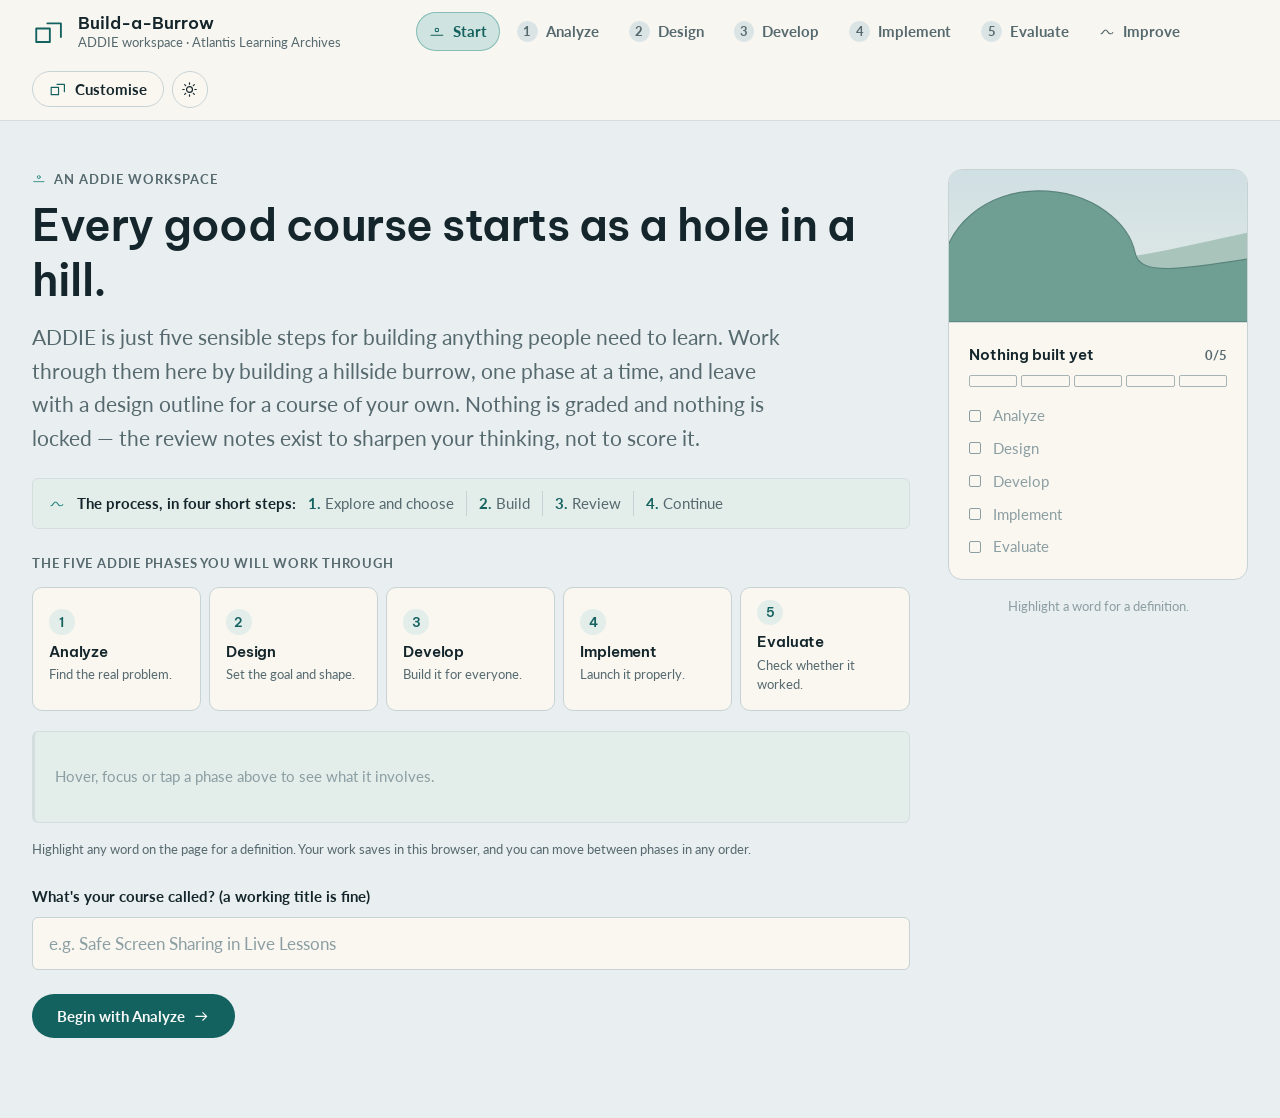
==== index.html @ 1d1ca3e6 "Add files via upload" ====
<!DOCTYPE html>
<html lang="en" data-theme="light">
<head>
<meta charset="UTF-8" />
<meta name="viewport" content="width=device-width, initial-scale=1.0" />
<title>Build-a-Burrow — ADDIE Workspace</title>
<meta name="description" content="An ADDIE workspace for instructional designers: plan, prototype, review and refine a course design one phase at a time. Part of the Atlantis Learning Archives." />
<link rel="icon" href="data:image/svg+xml,%3Csvg xmlns='http://www.w3.org/2000/svg' viewBox='0 0 32 32' fill='none' stroke='%2314625f' stroke-width='2.6' stroke-linejoin='round'%3E%3Crect x='5' y='13' width='13' height='13'/%3E%3Cpath d='M14 9h13v13'/%3E%3C/svg%3E" />
<link rel="preconnect" href="https://fonts.googleapis.com" />
<link rel="preconnect" href="https://fonts.gstatic.com" crossorigin />
<link href="https://fonts.googleapis.com/css2?family=Be+Vietnam+Pro:ital,wght@0,400;0,500;0,600;0,700;1,400;1,500&family=Lato:ital,wght@0,400;0,700;0,900;1,400;1,700&display=swap" rel="stylesheet" />
<link rel="stylesheet" href="style.css?v=6" />
</head>
<body>

<a class="skip-link" href="#stage-main">Skip to the current phase</a>

<!-- Shared geometric symbol layer: single-stroke, monochrome, always beside a label -->
<svg width="0" height="0" aria-hidden="true" focusable="false" style="position:absolute">
  <defs>
    <!-- Discovery: horizon line with a rising dot -->
    <symbol id="s-discovery" viewBox="0 0 24 24"><path d="M3 17h18"/><circle cx="12" cy="9" r="2.6"/></symbol>
    <!-- Learning: three gently expanding arcs -->
    <symbol id="s-learning" viewBox="0 0 24 24"><path d="M8 20a5 5 0 0 1 0-16"/><path d="M13 20a9 9 0 0 1 0-16"/><path d="M18 20a13 13 0 0 1 0-16"/></symbol>
    <!-- Reflection: mirrored crescents -->
    <symbol id="s-reflection" viewBox="0 0 24 24"><path d="M10 4a9 9 0 0 0 0 16"/><path d="M14 4a9 9 0 0 1 0 16"/></symbol>
    <!-- Building: two offset blocks forming an open structure -->
    <symbol id="s-building" viewBox="0 0 24 24"><rect x="3" y="10" width="10" height="10"/><path d="M11 6h10v10"/></symbol>
    <!-- Connection: two linked circles with a bridging line -->
    <symbol id="s-connection" viewBox="0 0 24 24"><circle cx="7.5" cy="12" r="4.2"/><circle cx="16.5" cy="12" r="4.2"/><path d="M11.7 12h.6"/></symbol>
    <!-- Care and respect: a sheltering arch around a dot -->
    <symbol id="s-care" viewBox="0 0 24 24"><path d="M4 18a8 8 0 0 1 16 0"/><circle cx="12" cy="16.5" r="1.9"/></symbol>
    <!-- Completion: four-point archive star -->
    <symbol id="s-star" viewBox="0 0 24 24"><path d="M12 3c.9 5.1 3 7.2 8.1 8.1-5.1.9-7.2 3-8.1 8.1-.9-5.1-3-7.2-8.1-8.1C9 10.2 11.1 8.1 12 3Z"/></symbol>
    <!-- Continuity: looping current line -->
    <symbol id="s-continuity" viewBox="0 0 24 24"><path d="M3 15c3.5 0 3.5-6 7-6s3.5 6 7 6 4-2 4-2"/></symbol>
    <!-- Utility marks -->
    <symbol id="s-arrow" viewBox="0 0 24 24"><path d="M4 12h15M14 6.5 19.5 12 14 17.5"/></symbol>
    <symbol id="s-back" viewBox="0 0 24 24"><path d="M20 12H5M10 6.5 4.5 12 10 17.5"/></symbol>
    <symbol id="s-plus" viewBox="0 0 24 24"><path d="M12 5v14M5 12h14"/></symbol>
    <symbol id="s-check" viewBox="0 0 24 24"><path d="M4.5 12.5 9.5 17.5 20 7"/></symbol>
    <symbol id="s-export" viewBox="0 0 24 24"><path d="M12 4v11M7.5 10.5 12 15l4.5-4.5M4 20h16"/></symbol>
    <symbol id="s-print" viewBox="0 0 24 24"><path d="M7 9V4h10v5M7 18H4v-6h16v6h-3M7 15h10v5H7z"/></symbol>
  </defs>
</svg>

<header class="topbar">
  <div class="brand">
    <svg class="logo" viewBox="0 0 40 40" aria-label="Build-a-Burrow, an ADDIE workspace" role="img" fill="none"
         stroke="currentColor" stroke-width="2.2" stroke-linejoin="round" stroke-linecap="round">
      <rect x="5" y="17" width="16" height="16"/>
      <path d="M18 11h16v16"/>
    </svg>
    <div class="brand-text">
      <span class="brand-name">Build-a-Burrow</span>
      <span class="brand-sub">ADDIE workspace &middot; Atlantis Learning Archives</span>
    </div>
  </div>

  <nav class="tabs" aria-label="Workspace phases">
    <button class="tab is-active" data-goto="start"><svg class="sym" aria-hidden="true"><use href="#s-discovery"/></svg>Start</button>
    <button class="tab" data-goto="analyze"><span class="tab-num">1</span>Analyze</button>
    <button class="tab" data-goto="design"><span class="tab-num">2</span>Design</button>
    <button class="tab" data-goto="develop"><span class="tab-num">3</span>Develop</button>
    <button class="tab" data-goto="implement"><span class="tab-num">4</span>Implement</button>
    <button class="tab" data-goto="evaluate"><span class="tab-num">5</span>Evaluate</button>
    <button class="tab" data-goto="finale"><svg class="sym" aria-hidden="true"><use href="#s-continuity"/></svg>Improve</button>
  </nav>

  <div class="topbar-actions">
    <button class="apple-counter" id="shopBtn">
      <span class="apple-glyph" aria-hidden="true"><svg class="sym"><use href="#s-building"/></svg></span>
      <span>Customise</span>
      <span class="sr-only">open the burrow customisation panel</span>
      <span id="appleCount" hidden>0</span>
    </button>
    <button class="icon-btn" id="themeBtn" aria-label="Switch between light and dark mode">
      <svg class="ic-sun" viewBox="0 0 24 24" fill="none" stroke="currentColor" stroke-width="1.7" stroke-linecap="round"><circle cx="12" cy="12" r="4.2"/><path d="M12 2.5v2M12 19.5v2M2.5 12h2M19.5 12h2M5.2 5.2l1.4 1.4M17.4 17.4l1.4 1.4M18.8 5.2l-1.4 1.4M6.6 17.4l-1.4 1.4"/></svg>
      <svg class="ic-moon" viewBox="0 0 24 24" fill="none" stroke="currentColor" stroke-width="1.7" stroke-linecap="round" stroke-linejoin="round"><path d="M20 14.5A8.5 8.5 0 0 1 9.5 4a8.5 8.5 0 1 0 10.5 10.5Z"/></svg>
    </button>
  </div>
</header>

<div class="layout">

  <!-- ============ MAIN COLUMN ============ -->
  <main id="stage-main">

    <!-- ---------- START ---------- -->
    <section class="stage is-active" data-stage="start">
      <p class="eyebrow"><svg class="sym" aria-hidden="true"><use href="#s-discovery"/></svg>An ADDIE workspace</p>
      <h1 class="stage-title display">Every good course starts as a hole in a hill.</h1>
      <p class="lede">ADDIE is just five sensible steps for building anything people need to learn. Work through them here by building a hillside burrow, one phase at a time, and leave with a design outline for a course of your own. Nothing is graded and nothing is locked — the review notes exist to sharpen your thinking, not to score it.</p>

      <p class="process-line">
        <svg class="sym" aria-hidden="true"><use href="#s-continuity"/></svg>
        <strong>The process, in four short steps:</strong>
        <span><b>1.</b> Explore and choose</span>
        <span><b>2.</b> Build</span>
        <span><b>3.</b> Review</span>
        <span><b>4.</b> Continue</span>
      </p>

      <p class="grid-label">The five ADDIE phases you will work through</p>

      <div class="phase-grid">
        <button type="button" class="phase-card" data-phase="analyze" aria-controls="phaseDetail" aria-expanded="false"><span class="pc-num">1</span><h3>Analyze</h3><p>Find the real problem.</p></button>
        <button type="button" class="phase-card" data-phase="design" aria-controls="phaseDetail" aria-expanded="false"><span class="pc-num">2</span><h3>Design</h3><p>Set the goal and shape.</p></button>
        <button type="button" class="phase-card" data-phase="develop" aria-controls="phaseDetail" aria-expanded="false"><span class="pc-num">3</span><h3>Develop</h3><p>Build it for everyone.</p></button>
        <button type="button" class="phase-card" data-phase="implement" aria-controls="phaseDetail" aria-expanded="false"><span class="pc-num">4</span><h3>Implement</h3><p>Launch it properly.</p></button>
        <button type="button" class="phase-card" data-phase="evaluate" aria-controls="phaseDetail" aria-expanded="false"><span class="pc-num">5</span><h3>Evaluate</h3><p>Check whether it worked.</p></button>
      </div>

      <div class="phase-detail" id="phaseDetail" aria-live="polite"></div>

      <p class="how-note">Highlight any word on the page for a definition. Your work saves in this browser, and you can move between phases in any order.</p>

      <div class="field">
        <label for="courseName">What's your course called? (a working title is fine)</label>
        <input type="text" id="courseName" placeholder="e.g. Safe Screen Sharing in Live Lessons" />
      </div>

      <div class="stage-foot">
        <button class="btn btn-primary" data-goto="analyze">Begin with Analyze<svg class="sym" aria-hidden="true"><use href="#s-arrow"/></svg></button>
      </div>
    </section>

    <!-- ---------- ANALYZE ---------- -->
    <section class="stage" data-stage="analyze">
      <p class="eyebrow"><svg class="sym" aria-hidden="true"><use href="#s-discovery"/></svg>Phase 1 of 5 — the foundation</p>
      <h2 class="stage-title display">Analyze</h2>
      <p class="lede">Before anyone digs, work out what's actually wrong. The most common mistake in this whole field is starting with "we need a course" instead of "here's the gap, and here's why it exists." Sometimes the honest answer is a one-page job aid, a manager conversation, or fixing a broken tool.</p>

      <details class="tips" open>
        <summary><svg class="sym" aria-hidden="true"><use href="#s-learning"/></svg>Things worth considering</summary>
        <ul class="tick-list">
          <li>Name the <strong>gap</strong>: what people do now vs. what they should do.</li>
          <li>Ask <strong>why</strong> the gap exists — knowledge, skill, motivation, tools, or process? Only the first two are training problems.</li>
          <li>Describe the audience concretely: how many, what they already know, how much time they have.</li>
          <li>Decide the <strong>smallest thing that could work</strong>: job aid, email, 5-minute microlesson, or a full course.</li>
          <li>Write down how you'd know the problem was solved. That sentence becomes your evaluation plan later.</li>
        </ul>
      </details>

      <div class="field">
        <label for="a_problem">What's the problem, and why is it happening?</label>
        <p class="hint">Try the shape: "Right now, <em>[who]</em> <em>[does X]</em>, which causes <em>[consequence]</em>. It's happening because <em>[cause]</em>."</p>
        <textarea id="a_problem" rows="5" placeholder="Right now, new teachers share their whole desktop in class, which exposes personal tabs and slows the lesson. It's happening because nobody shows them the window-only option during onboarding."></textarea>
      </div>

      <div class="field">
        <label for="a_audience">Who are the learners? Be specific.</label>
        <textarea id="a_audience" rows="3" placeholder="About 40 new independent-contractor teachers per month, comfortable with tech, working across time zones, with roughly 20 minutes to spare."></textarea>
      </div>

      <div class="grid-2">
        <div class="field">
          <label for="a_root">Is this really a learning gap?</label>
          <select id="a_root">
            <option value="">Choose one…</option>
            <option value="knowledge">Knowledge gap — they don't know</option>
            <option value="skill">Skill gap — they know but can't do it yet</option>
            <option value="motivation">Motivation gap — they can, but won't</option>
            <option value="tools">Tools or environment problem</option>
            <option value="process">Process or policy problem</option>
          </select>
        </div>
        <div class="field">
          <label for="a_solution">What's the smallest solution that could work?</label>
          <select id="a_solution">
            <option value="">Choose one…</option>
            <option value="job-aid">A one-page job aid or checklist</option>
            <option value="micro">A single microlesson (5–10 min)</option>
            <option value="course">A full self-paced course</option>
            <option value="live">A live workshop or webinar</option>
            <option value="blend">A blend of live and self-paced</option>
            <option value="not-training">Not training at all — a fix elsewhere</option>
          </select>
        </div>
      </div>

      <div class="field">
        <label for="a_success">How will you know it worked?</label>
        <textarea id="a_success" rows="3" placeholder="Screen-share support tickets from new teachers drop by half within two months of onboarding."></textarea>
      </div>

      <div class="stage-foot">
        <button class="btn btn-primary check-btn" data-check="analyze">Check my work</button>
        <button class="btn btn-ghost" data-goto="start"><svg class="sym" aria-hidden="true"><use href="#s-back"/></svg>Back</button>
      </div>
      <div class="feedback" data-fb="analyze" hidden></div>
    </section>

    <!-- ---------- DESIGN ---------- -->
    <section class="stage" data-stage="design">
      <p class="eyebrow"><svg class="sym" aria-hidden="true"><use href="#s-building"/></svg>Phase 2 of 5 — the blueprint</p>
      <h2 class="stage-title display">Design</h2>
      <p class="lede">Now draw the plan. Design is where you decide what learners will be able to <em>do</em> afterwards — the goal, not the activity. Keep the "what" separate from the "how", because there should be more than one route to the same door.</p>

      <details class="tips" open>
        <summary><svg class="sym" aria-hidden="true"><use href="#s-learning"/></svg>Things worth considering</summary>
        <ul class="tick-list">
          <li>Write objectives as <strong>Condition + Action + Standard</strong>: "Given a live class, share a single window without exposing other tabs, in under 30 seconds."</li>
          <li>Start with a real <strong>Bloom's verb</strong> — <em>identify, apply, analyse, evaluate, create</em>. Never "understand", "know", or "be aware of"; you can't see those happen.</li>
          <li>A goal is not an instruction. "Watch the video" is an activity; "select the correct sharing mode" is a goal.</li>
          <li><strong>UDL:</strong> you can't control learner variability, only how flexible your design is. Plan more than one way in.</li>
          <li>Plan your <strong>formative</strong> checks here — the little quizzes, reflections and practice moments woven through the course.</li>
        </ul>
      </details>

      <div class="cheat-row">
        <button class="chip" data-modal="bloomsModal"><svg class="sym" aria-hidden="true"><use href="#s-learning"/></svg>Bloom's verb reference</button>
        <button class="chip" data-modal="udlModal"><svg class="sym" aria-hidden="true"><use href="#s-care"/></svg>UDL quick reference</button>
        <button class="chip" data-modal="readingModal"><svg class="sym" aria-hidden="true"><use href="#s-connection"/></svg>Heavy-reading scaffold</button>
      </div>

      <h3 class="sub">Who's in the burrow?</h3>
      <div class="grid-2">
        <div class="field">
          <label for="d_aud">Audience</label>
          <select id="d_aud">
            <option value="">Choose one…</option>
            <option value="kids">Young learners</option>
            <option value="adults">Adults</option>
            <option value="teachers">Teachers or staff (professional development)</option>
          </select>
        </div>
        <div class="field" id="subBranchWrap" hidden>
          <label for="d_sub">Narrow it down</label>
          <select id="d_sub"><option value="">Choose one…</option></select>
        </div>
      </div>

      <h3 class="sub">Pick a blueprint</h3>
      <p class="hint">Each of these is a proven lesson shape. Pick the one that matches your goal — you can always adapt it.</p>
      <div class="blueprints" id="blueprints">
        <button class="bp" data-bp="esa">
          <h4>ESA — Engage, Study, Activate</h4>
          <p>Hook interest, look closely at the language or content, then use it in a real task.</p>
          <p class="bp-best"><strong>Best for:</strong> general language lessons, mixed levels, teens and adults, when you want energy up front.</p>
        </button>
        <button class="bp" data-bp="ttt">
          <h4>TTT — Test, Teach, Test</h4>
          <p>Let them try first, teach into the gaps you saw, then let them try again.</p>
          <p class="bp-best"><strong>Best for:</strong> groups who already know some of it, diagnostic sessions, quick refreshers.</p>
        </button>
        <button class="bp" data-bp="clil">
          <h4>CLIL — Content and Language Integrated Learning</h4>
          <p>Teach real subject content and the language needed to handle it, together. Activate prior knowledge, scaffold heavily, climb from lower- to higher-order thinking.</p>
          <p class="bp-best"><strong>Best for:</strong> subject teaching in a second language, group work, academic or vocational content.</p>
        </button>
        <button class="bp" data-bp="task">
          <h4>Task-Based / Business English</h4>
          <p>Start from the real workplace task — the call, the email, the handover — and build backwards.</p>
          <p class="bp-best"><strong>Best for:</strong> business English, workplace training, safety-critical roles, busy adults who need immediate use.</p>
        </button>
        <button class="bp" data-bp="prep">
          <h4>Exam-Prep Cycle</h4>
          <p>Familiarise with the task type, practise the strategy, do a timed attempt, then review errors.</p>
          <p class="bp-best"><strong>Best for:</strong> IELTS, TOEFL, TOEIC, certification prep, anything with a fixed rubric.</p>
        </button>
      </div>

      <div class="field">
        <label for="d_obj">Write 1–3 learning objectives</label>
        <p class="hint">One per line. Start each with an observable verb. Peek at the cheat sheet above if you need one.</p>
        <textarea id="d_obj" rows="5" placeholder="Given a live online lesson, identify which sharing mode protects learner privacy.
Apply window-only sharing in under 30 seconds without exposing other tabs."></textarea>
      </div>

      <div class="field">
        <label for="d_form">What formative checks will you weave in?</label>
        <p class="hint">Small, low-stakes, along the way: knowledge checks, a drag-and-drop, a "spot the mistake" clip, a reflection prompt.</p>
        <textarea id="d_form" rows="3" placeholder="A two-question knowledge check after each demo, one 'spot what went wrong' video clip, and a closing reflection prompt."></textarea>
      </div>

      <div class="stage-foot">
        <button class="btn btn-primary check-btn" data-check="design">Check my work</button>
        <button class="btn btn-ghost" data-goto="analyze"><svg class="sym" aria-hidden="true"><use href="#s-back"/></svg>Back</button>
      </div>
      <div class="feedback" data-fb="design" hidden></div>
    </section>

    <!-- ---------- DEVELOP ---------- -->
    <section class="stage" data-stage="develop">
      <p class="eyebrow"><svg class="sym" aria-hidden="true"><use href="#s-building"/></svg>Phase 3 of 5 — the build</p>
      <h2 class="stage-title display">Develop</h2>
      <p class="lede">Time to actually build the burrow. You choose the materials — video, text, practice, audio — and you make sure everybody can get through the door. Prototype small, test early, and don't build forty screens before someone else has looked at two.</p>

      <details class="tips" open>
        <summary><svg class="sym" aria-hidden="true"><use href="#s-learning"/></svg>Things worth considering</summary>
        <ul class="tick-list">
          <li><strong>Storyboard first.</strong> One rough screen-by-screen sketch saves a week of rebuilding.</li>
          <li>Chunk self-paced content into <strong>5–15 minute</strong> segments with a check at each seam.</li>
          <li>Vary the vehicles. The point isn't "learning styles" — it's that one single format will always fail somebody.</li>
          <li>Pilot with two or three real learners before launch. Watch where they hesitate, don't just ask if they liked it.</li>
          <li>Keep slides sparse: a handful of words per line, readable across a room.</li>
        </ul>
      </details>

      <h3 class="sub">Choose your materials</h3>
      <div class="checkgrid" id="vehicles">
        <label class="checkcard"><input type="checkbox" value="Short demo video"><span>Short demo video</span></label>
        <label class="checkcard"><input type="checkbox" value="Narrated walkthrough"><span>Narrated walkthrough</span></label>
        <label class="checkcard"><input type="checkbox" value="Text and images"><span>Text and images</span></label>
        <label class="checkcard"><input type="checkbox" value="Interactive practice"><span>Interactive practice</span></label>
        <label class="checkcard"><input type="checkbox" value="Scenario or branching story"><span>Scenario / branching story</span></label>
        <label class="checkcard"><input type="checkbox" value="Downloadable job aid"><span>Downloadable job aid</span></label>
        <label class="checkcard"><input type="checkbox" value="Knowledge checks"><span>Knowledge checks</span></label>
        <label class="checkcard"><input type="checkbox" value="Live practice or discussion"><span>Live practice / discussion</span></label>
      </div>

      <h3 class="sub">Accessibility checklist</h3>
      <p class="hint">Tick what you'll genuinely do. Anything left unticked is a door somebody can't open. <button class="link-btn" data-modal="a11yModal">Why each one matters<svg class="sym" aria-hidden="true"><use href="#s-arrow"/></svg></button></p>
      <div class="checkgrid" id="a11y">
        <label class="checkcard"><input type="checkbox" value="Alt text on every meaningful image"><span>Alt text on meaningful images</span></label>
        <label class="checkcard"><input type="checkbox" value="Sufficient colour contrast"><span>Sufficient colour contrast</span></label>
        <label class="checkcard"><input type="checkbox" value="Captions and transcripts for audio and video"><span>Captions and transcripts</span></label>
        <label class="checkcard"><input type="checkbox" value="Keyboard-navigable interactions"><span>Keyboard navigable</span></label>
        <label class="checkcard"><input type="checkbox" value="Plain language and defined key terms"><span>Plain language, terms defined</span></label>
        <label class="checkcard"><input type="checkbox" value="No meaning carried by colour alone"><span>Meaning not colour-only</span></label>
        <label class="checkcard"><input type="checkbox" value="Descriptive headings and link text"><span>Descriptive headings and links</span></label>
        <label class="checkcard"><input type="checkbox" value="Downloadable or printable version"><span>Printable version available</span></label>
      </div>

      <div class="field">
        <label for="v_chunk">How will you chunk it, and who will pilot it?</label>
        <textarea id="v_chunk" rows="4" placeholder="Four lessons of about 8 minutes each, one knowledge check per lesson. Two new teachers will pilot it in week three and I'll watch them click through it live."></textarea>
      </div>

      <div class="stage-foot">
        <button class="btn btn-primary check-btn" data-check="develop">Check my work</button>
        <button class="btn btn-ghost" data-goto="design"><svg class="sym" aria-hidden="true"><use href="#s-back"/></svg>Back</button>
      </div>
      <div class="feedback" data-fb="develop" hidden></div>
    </section>

    <!-- ---------- IMPLEMENT ---------- -->
    <section class="stage" data-stage="implement">
      <p class="eyebrow"><svg class="sym" aria-hidden="true"><use href="#s-connection"/></svg>Phase 4 of 5 — moving in</p>
      <h2 class="stage-title display">Implement</h2>
      <p class="lede">The burrow is built; now the neighbours arrive. Implementation is all the unglamorous logistics that decide whether anyone actually completes your course: who launches it, where it lives, when, and who needs to know.</p>

      <details class="tips" open>
        <summary><svg class="sym" aria-hidden="true"><use href="#s-learning"/></svg>Things worth considering</summary>
        <ul class="tick-list">
          <li>If someone else will facilitate, they need a <strong>train-the-trainer</strong> pass and a facilitator guide.</li>
          <li>Prepare the <strong>environment</strong>: LMS enrolment, links, permissions, a tech check for live sessions.</li>
          <li>Tell learners <strong>why</strong> before they click in. A one-line "what's in it for you" lifts completion more than any animation.</li>
          <li>Name your stakeholders and your <strong>go-live date</strong>. Vague launch dates never launch.</li>
          <li>Start collecting data on day one — where people drop out is your best redesign brief.</li>
        </ul>
      </details>

      <div class="grid-2">
        <div class="field">
          <label for="i_mode">Delivery mode</label>
          <select id="i_mode">
            <option value="">Choose one…</option>
            <option value="async">Self-paced / asynchronous</option>
            <option value="live">Live (in person or virtual)</option>
            <option value="blend">Blended — live plus self-paced</option>
          </select>
        </div>
        <div class="field">
          <label for="i_home">Where will it live?</label>
          <select id="i_home">
            <option value="">Choose one…</option>
            <option value="lms">An LMS with tracking</option>
            <option value="kb">A knowledge base or help centre</option>
            <option value="link">A shared link or intranet page</option>
            <option value="live-only">Nowhere — it's live only</option>
          </select>
        </div>
      </div>

      <div class="field">
        <label for="i_stake">Who's involved, and what do they need from you?</label>
        <p class="hint">Requester, approver, facilitators, IT, anyone who just needs to be kept in the loop.</p>
        <textarea id="i_stake" rows="4" placeholder="Teacher Support Manager requested it and approves the final version. Two team leads will announce it. IT needs to whitelist the video host. My manager wants a summary in the weekly update."></textarea>
      </div>

      <div class="field">
        <label for="i_time">What's the timeline, and how will learners find out?</label>
        <textarea id="i_time" rows="4" placeholder="Draft by 12 Sept, pilot 15–19 Sept, live 1 Oct. Announced in the onboarding email and pinned in the teacher community, with a one-line reason it matters."></textarea>
      </div>

      <div class="stage-foot">
        <button class="btn btn-primary check-btn" data-check="implement">Check my work</button>
        <button class="btn btn-ghost" data-goto="develop"><svg class="sym" aria-hidden="true"><use href="#s-back"/></svg>Back</button>
      </div>
      <div class="feedback" data-fb="implement" hidden></div>
    </section>

    <!-- ---------- EVALUATE ---------- -->
    <section class="stage" data-stage="evaluate">
      <p class="eyebrow"><svg class="sym" aria-hidden="true"><use href="#s-reflection"/></svg>Phase 5 of 5 — does the roof hold?</p>
      <h2 class="stage-title display">Evaluate</h2>
      <p class="lede">Last phase, and the one most people shrink to a smiley-face survey. Formative evaluation is the checking you do <em>during</em>; summative is the proof <em>after</em>. Both should point back at the objectives you wrote in Design.</p>

      <details class="tips" open>
        <summary><svg class="sym" aria-hidden="true"><use href="#s-learning"/></svg>Things worth considering</summary>
        <ul class="tick-list">
          <li>Four useful levels to think in: did they <strong>like</strong> it, did they <strong>learn</strong> it, did they <strong>do</strong> it at work, did anything <strong>change</strong> for the organisation.</li>
          <li>Most teams stop at "did they like it". One level up is where the real information lives.</li>
          <li>For content knowledge, offer <strong>more than one way to show it</strong>: a quiz, a short recording, a worked example, a submitted artefact.</li>
          <li>Skill-based assessment is narrower by nature — but you can still vary the context, not just the format.</li>
          <li>Close the loop: write down what you'd change next time <em>while you still remember</em>.</li>
        </ul>
      </details>

      <div class="field">
        <label for="e_sum">What's the summative assessment, and how else could someone show they've got it?</label>
        <textarea id="e_sum" rows="4" placeholder="A five-question scenario quiz, or teachers can submit a 60-second screen recording showing a safe share. Both are marked against the same two objectives."></textarea>
      </div>

      <div class="grid-2">
        <div class="field">
          <label for="e_track">How is completion tracked?</label>
          <select id="e_track">
            <option value="">Choose one…</option>
            <option value="lms">LMS completion and quiz scores</option>
            <option value="submit">A submitted artefact reviewed by a person</option>
            <option value="observe">On-the-job observation or coaching notes</option>
            <option value="self">Self-report / honour system</option>
          </select>
        </div>
        <div class="field">
          <label for="e_level">How far up will you actually measure?</label>
          <select id="e_level">
            <option value="">Choose one…</option>
            <option value="1">Reaction — did they like it</option>
            <option value="2">Learning — did they learn it</option>
            <option value="3">Behaviour — did they do it on the job</option>
            <option value="4">Results — did the original problem shrink</option>
          </select>
        </div>
      </div>

      <div class="field">
        <label for="e_data">What data will tell you it worked — and who else has to change for it to stick?</label>
        <p class="hint">A course can build skill and confidence. Whether people keep doing it usually depends on their manager.</p>
        <textarea id="e_data" rows="4" placeholder="Compare screen-share tickets before and after. Team leads will mention it in first-month check-ins, otherwise it fades."></textarea>
      </div>

      <div class="stage-foot">
        <button class="btn btn-primary check-btn" data-check="evaluate">Check my work</button>
        <button class="btn btn-ghost" data-goto="implement"><svg class="sym" aria-hidden="true"><use href="#s-back"/></svg>Back</button>
      </div>
      <div class="feedback" data-fb="evaluate" hidden></div>
    </section>

    <!-- ---------- FINALE ---------- -->
    <section class="stage" data-stage="finale">
      <div class="finale-hero">
        <div class="completion-moment" id="completionMoment">
          <svg class="archive-star" viewBox="0 0 24 24" fill="none" stroke="currentColor" stroke-width="1.4"
               stroke-linejoin="round" role="img" aria-label="Archive star">
            <use href="#s-star"/>
          </svg>
          <span class="ripple" aria-hidden="true">
            <svg viewBox="0 0 76 8" preserveAspectRatio="none"><path d="M1 4c9-4 17 4 25 0s16-4 25 0 16 4 24 0"/></svg>
          </span>
        </div>
        <p class="eyebrow"><svg class="sym" aria-hidden="true"><use href="#s-continuity"/></svg>Improve</p>
        <h2 class="stage-title display">Design outline prepared.</h2>
        <p class="lede">You worked one course idea through all five phases of ADDIE and produced a reviewed design outline. One archive star added. Next: note what you would change, export the outline, or run the cycle again with a different audience.</p>

        <div class="field">
          <label for="im_next">What would you change on the next pass?</label>
          <p class="hint">Improvement is the sixth step of the cycle. Two lines now will save you an hour later.</p>
          <textarea id="im_next" rows="3" placeholder="The objectives are still broader than one microlesson can carry. Next pass: split them, and check the standard against what a first-week teacher can realistically do."></textarea>
        </div>

        <div class="stage-foot">
          <button class="btn btn-primary" id="dlDoc"><svg class="sym" aria-hidden="true"><use href="#s-export"/></svg>Export as a Word document</button>
          <button class="btn btn-secondary" id="printBtn"><svg class="sym" aria-hidden="true"><use href="#s-print"/></svg>Print or save as PDF</button>
          <button class="btn btn-ghost" id="restartBtn"><svg class="sym" aria-hidden="true"><use href="#s-continuity"/></svg>Run the cycle again</button>
        </div>
      </div>
      <div class="scroll-wrap" id="scrollWrap"></div>
    </section>

  </main>

  <!-- ============ SIDEBAR ============ -->
  <aside class="sidebar">
    <div class="burrow-panel">
      <div class="burrow-stage" id="burrowStage" data-built="0">
        <svg viewBox="0 96 400 204" preserveAspectRatio="xMidYMax meet" class="burrow-svg" role="img" aria-labelledby="burrowTitle">
          <title id="burrowTitle">Your burrow, built stage by stage</title>
          <defs>
            <linearGradient id="skyG" x1="0" y1="0" x2="0" y2="1">
              <stop offset="0%" class="sky-a"/><stop offset="100%" class="sky-b"/>
            </linearGradient>
            <radialGradient id="glowG" cx="50%" cy="50%" r="50%">
              <stop offset="0%" stop-color="#ffd88a" stop-opacity=".85"/>
              <stop offset="100%" stop-color="#ffd88a" stop-opacity="0"/>
            </radialGradient>
          </defs>

          <rect width="400" height="300" fill="url(#skyG)"/>
          <!-- stars (dark mode only) -->
          <g class="stars">
            <circle cx="40" cy="38" r="1.6"/><circle cx="96" cy="20" r="1.1"/><circle cx="150" cy="46" r="1.4"/>
            <circle cx="250" cy="26" r="1.2"/><circle cx="312" cy="52" r="1.6"/><circle cx="360" cy="30" r="1.1"/>
            <circle cx="200" cy="14" r="1"/><circle cx="286" cy="70" r="1"/>
          </g>
          <!-- far hills -->
          <path d="M-10 210c60-46 110-30 170-6 54 22 110 4 250-26v132H-10z" class="hill-far"/>
          <!-- main hill -->
          <path d="M-10 300v-58c0-72 62-118 130-118 74 0 122 44 130 84 6 30 60 22 160 6v86z" class="hill-main"/>

          <!-- ===== 1. ANALYZE: excavation + doorway ===== -->
          <g class="layer layer-analyze">
            <ellipse cx="126" cy="252" rx="46" ry="44" class="dig-hole"/>
            <path d="M84 254a42 42 0 0 1 84 0" class="dig-arch"/>
            <path d="M60 296c22-8 44-12 66-12" class="dirt-line"/>
            <g class="shovel">
              <path d="M196 288V246" class="tool-stroke"/>
              <path d="M188 246h16v-8h-16z" class="tool-fill"/>
              <path d="M190 288c-4 6 12 6 8 0" class="tool-fill"/>
            </g>
          </g>

          <!-- ===== 2. DESIGN: blueprint framing ===== -->
          <g class="layer layer-design">
            <circle cx="126" cy="250" r="34" class="plan-line" stroke-dasharray="5 6"/>
            <path d="M92 250h68M126 216v68" class="plan-line" stroke-dasharray="4 6"/>
            <g class="plan-note">
              <rect x="248" y="176" width="82" height="58" rx="6" class="note-fill"/>
              <path d="M258 192h62M258 202h50M258 212h58M258 222h40" class="note-line"/>
            </g>
          </g>

          <!-- ===== 3. DEVELOP: the real door, frame, window, chimney ===== -->
          <g class="layer layer-develop">
            <circle cx="126" cy="250" r="36" class="door-frame"/>
            <circle cx="126" cy="250" r="30" class="door"/>
            <path d="M112 222v56M126 220v60M140 222v56" class="door-panel"/>
            <circle cx="126" cy="250" r="4" class="door-knob"/>
            <!-- chimney -->
            <g class="chimney">
              <rect x="214" y="150" width="20" height="30" rx="4" class="brick"/>
              <rect x="210" y="144" width="28" height="9" rx="4" class="brick-cap"/>
              <g class="smoke">
                <circle cx="224" cy="138" r="5"/><circle cx="230" cy="128" r="6"/><circle cx="222" cy="116" r="7"/>
              </g>
            </g>
          </g>

          <!-- ===== 4. IMPLEMENT: path, fence, garden, neighbours ===== -->
          <g class="layer layer-implement">
            <path d="M126 288c-6 8-24 10-40 12h96c-18-2-34-6-40-12z" class="path-fill"/>
            <path d="M118 292c-14 4-34 6-52 8h120c-20-2-42-4-56-8z" class="path-fill2"/>
            <g class="fence">
              <path d="M282 262v34M300 258v38M318 262v34M336 258v38" class="post"/>
              <path d="M274 270h70M274 282h70" class="rail"/>
            </g>
            <g class="garden">
              <circle cx="60" cy="270" r="5" class="bloom-a"/><path d="M60 275v12" class="stem"/>
              <circle cx="78" cy="262" r="5" class="bloom-b"/><path d="M78 267v20" class="stem"/>
              <circle cx="44" cy="262" r="4.5" class="bloom-c"/><path d="M44 266v20" class="stem"/>
            </g>
            <!-- two small folk arriving -->
            <g class="folk">
              <g class="folk-a">
                <circle cx="200" cy="264" r="7" class="folk-head"/>
                <path d="M200 271c-8 0-11 8-11 17h22c0-9-3-17-11-17z" class="folk-body"/>
              </g>
              <g class="folk-b">
                <circle cx="224" cy="270" r="6" class="folk-head"/>
                <path d="M224 276c-7 0-9 7-9 14h18c0-7-2-14-9-14z" class="folk-body2"/>
              </g>
            </g>
          </g>

          <!-- ===== 5. EVALUATE: lanterns lit, flag, sign ===== -->
          <g class="layer layer-evaluate">
            <circle cx="126" cy="250" r="52" fill="url(#glowG)" class="doorglow"/>
            <g class="lantern">
              <path d="M172 212v14" class="tool-stroke"/>
              <circle cx="172" cy="234" r="8" class="lamp"/>
              <circle cx="172" cy="234" r="18" fill="url(#glowG)"/>
            </g>
            <g class="lantern lantern-2">
              <path d="M80 216v12" class="tool-stroke"/>
              <circle cx="80" cy="236" r="7" class="lamp"/>
              <circle cx="80" cy="236" r="16" fill="url(#glowG)"/>
            </g>
            <g class="flag">
              <path d="M126 176v-30" class="tool-stroke"/>
              <g class="flag-cloth" transform="translate(112 118) scale(1.2)">
                <path d="M12 3c.9 5.1 3 7.2 8.1 8.1-5.1.9-7.2 3-8.1 8.1-.9-5.1-3-7.2-8.1-8.1C9 10.2 11.1 8.1 12 3Z"/>
              </g>
            </g>
          </g>

          <!-- ===== SHOP ITEMS ===== -->
          <g class="shop shop-window">
            <circle cx="190" cy="242" r="15" class="win-frame"/>
            <circle cx="190" cy="242" r="12" class="win-glass"/>
            <path d="M178 242h24M190 230v24" class="win-bar"/>
          </g>
          <g class="shop shop-flowers">
            <circle cx="176" cy="284" r="4.5" class="bloom-b"/><circle cx="188" cy="290" r="4" class="bloom-a"/>
            <circle cx="164" cy="290" r="4" class="bloom-c"/><circle cx="196" cy="282" r="4.5" class="bloom-c"/>
            <circle cx="152" cy="286" r="3.6" class="bloom-b"/>
          </g>
          <g class="shop shop-bench">
            <path d="M56 286h44M58 286v10M98 286v10M56 278h44" class="bench-line"/>
          </g>
          <g class="shop shop-tree">
            <path d="M348 296v-34" class="trunk"/>
            <circle cx="348" cy="248" r="20" class="canopy"/>
            <circle cx="332" cy="258" r="13" class="canopy"/>
            <circle cx="364" cy="258" r="13" class="canopy"/>
          </g>
          <g class="shop shop-mailbox">
            <path d="M258 296v-24" class="tool-stroke"/>
            <rect x="248" y="256" width="22" height="15" rx="5" class="brick"/>
          </g>
        </svg>
      </div>

      <div class="progress-block">
        <div class="progress-head">
          <span class="progress-label" id="progressLabel">Nothing built yet</span>
          <span class="progress-count"><span id="doneCount">0</span>/5</span>
        </div>
        <div class="progress-track" id="progressTrack" role="img" aria-label="Build progress">
          <span class="blk"></span><span class="blk"></span><span class="blk"></span><span class="blk"></span><span class="blk"></span>
        </div>
        <ol class="checklist" id="checklist">
          <li data-c="analyze"><span class="dot"></span>Analyze</li>
          <li data-c="design"><span class="dot"></span>Design</li>
          <li data-c="develop"><span class="dot"></span>Develop</li>
          <li data-c="implement"><span class="dot"></span>Implement</li>
          <li data-c="evaluate"><span class="dot"></span>Evaluate</li>
        </ol>
        <p class="stars-row" id="starsRow" hidden></p>
        <p class="title-badge" id="titleBadge" hidden><svg class="sym" aria-hidden="true"><use href="#s-star"/></svg><span></span></p>
      </div>
    </div>

    <p class="sidebar-hint">Highlight a word for a definition.</p>
  </aside>
</div>

<!-- ============ MODALS ============ -->
<div class="modal" id="bloomsModal" hidden>
  <div class="modal-card">
    <button class="modal-x" data-close aria-label="Close">✕</button>
    <h3 class="display"><svg class="sym" aria-hidden="true"><use href="#s-learning"/></svg>Bloom's verb reference</h3>
    <p class="lede sm">Climb the pyramid. Lower-order thinking builds the ground floor; higher-order thinking is where people actually use what they know. Pick the verb that matches the thinking you want — and never write "understand".</p>
    <div class="bloom-pyramid">
      <div class="bl bl-6"><strong>Create</strong><span>design, compose, plan, construct, produce, devise, adapt</span></div>
      <div class="bl bl-5"><strong>Evaluate</strong><span>judge, critique, justify, recommend, prioritise, defend</span></div>
      <div class="bl bl-4"><strong>Analyze</strong><span>compare, contrast, differentiate, organise, attribute, diagnose</span></div>
      <div class="bl bl-3"><strong>Apply</strong><span>demonstrate, use, carry out, solve, implement, perform</span></div>
      <div class="bl bl-2"><strong>Understand and explain</strong><span>describe, summarise, paraphrase, classify, interpret, illustrate</span></div>
      <div class="bl bl-1"><strong>Remember</strong><span>identify, list, name, recall, label, define, select</span></div>
    </div>
    <div class="callout warn">
      <h4><svg class="sym" aria-hidden="true"><use href="#s-care"/></svg>Verbs to avoid in objectives</h4>
      <p>understand · know · be aware of · appreciate · learn about · be familiar with · realise — you can't observe any of these, so you can't assess them. Ask "what would I see them <em>do</em> if they understood?" and use that verb instead.</p>
    </div>
  </div>
</div>

<div class="modal" id="udlModal" hidden>
  <div class="modal-card">
    <button class="modal-x" data-close aria-label="Close">✕</button>
    <h3 class="display"><svg class="sym" aria-hidden="true"><use href="#s-care"/></svg>UDL quick reference</h3>
    <p class="lede sm">Universal Design for Learning starts from one honest premise: learners vary, and you can't control that variability — only how flexible your design is. Build the flexibility in from the start rather than retrofitting it for the person who struggles.</p>
    <div class="udl-grid">
      <article><h4>Multiple means of engagement</h4><p>The "why" of learning. Give choice, make relevance obvious, keep the challenge at the right level, and build in ways for learners to keep going when it gets hard.</p></article>
      <article><h4>Multiple means of representation</h4><p>The "what" of learning. Same content, more than one route in: text plus audio, diagram plus explanation, key terms defined on the spot, captions on everything.</p></article>
      <article><h4>Multiple means of action and expression</h4><p>The "how" of learning. Let people show what they know in more than one way — write it, record it, demonstrate it, build it.</p></article>
    </div>
    <div class="callout">
      <h4><svg class="sym" aria-hidden="true"><use href="#s-building"/></svg>The design habit to keep</h4>
      <p>Separate the <strong>goal</strong> from the <strong>method</strong>. "Summarise the safety procedure" is a goal; "write a 200-word paragraph" is one method of many. Fix the goal, open up the method — unless the method <em>is</em> the skill.</p>
    </div>
  </div>
</div>

<div class="modal" id="readingModal" hidden>
  <div class="modal-card">
    <button class="modal-x" data-close aria-label="Close">✕</button>
    <h3 class="display"><svg class="sym" aria-hidden="true"><use href="#s-connection"/></svg>Scaffold for heavy reading</h3>
    <p class="lede sm">For dense professional content — legal, medical, technical, compliance — don't hand over the wall of text and hope. Walk learners through it in four moves.</p>
    <ol class="numbered">
      <li><strong>Preview questions.</strong> Two or three questions before they read, so they know what they're looking for and activate what they already know.</li>
      <li><strong>Click and chunk.</strong> Break the text into small pieces. Unknown word? Look it up, don't guess past it. Keep a running list of key terms beside the text.</li>
      <li><strong>Analyse and question.</strong> Go back in: what's the claim, what's the evidence, what does this mean for my job? Learners generate their own questions here, not just answer yours.</li>
      <li><strong>Discuss, then show.</strong> Pair or group discussion to test understanding out loud, then a short task that proves they can use it.</li>
    </ol>
    <div class="callout">
      <h4><svg class="sym" aria-hidden="true"><use href="#s-connection"/></svg>Pairs well with CLIL</h4>
      <p>This is the same logic as content-and-language integrated teaching: activate prior knowledge, scaffold the language they need to handle the content, then climb from lower- to higher-order thinking within the same lesson.</p>
    </div>
  </div>
</div>

<div class="modal" id="a11yModal" hidden>
  <div class="modal-card">
    <button class="modal-x" data-close aria-label="Close">✕</button>
    <h3 class="display"><svg class="sym" aria-hidden="true"><use href="#s-care"/></svg>Why each accessibility item matters</h3>
    <dl class="deflist">
      <dt>Alt text</dt><dd>Screen readers announce it in place of the image. Describe the <em>information</em>, not the picture — and mark purely decorative images as decorative so they're skipped.</dd>
      <dt>Colour contrast</dt><dd>Aim for a clear difference between text and background — roughly 4.5:1 for body text, 3:1 for large text. It matters for low vision, for older screens, and for anyone reading on a phone in sunlight.</dd>
      <dt>Captions and transcripts</dt><dd>Captions serve deaf and hard-of-hearing learners; transcripts also help anyone in a noisy room, anyone who reads faster than you speak, and anyone searching for a phrase later.</dd>
      <dt>Keyboard navigable</dt><dd>Every interaction should work without a mouse, with a visible focus outline. If a drag-and-drop has no keyboard route, it's a locked door.</dd>
      <dt>Plain language</dt><dd>Short sentences, defined jargon, expanded acronyms on first use. This helps second-language learners and, honestly, everyone at 4pm.</dd>
      <dt>Not colour alone</dt><dd>"Click the green button" fails for colour-blind learners. Add a label, an icon, or a position.</dd>
      <dt>Headings and links</dt><dd>Real heading levels let screen-reader users skim. "Read the safety policy" beats "click here" for everyone.</dd>
      <dt>Printable version</dt><dd>Some learners want it on paper, offline, or in front of them while they practise on the real system.</dd>
    </dl>
  </div>
</div>

<div class="modal" id="shopModal" hidden>
  <div class="modal-card">
    <button class="modal-x" data-close aria-label="Close">✕</button>
    <h3 class="display"><svg class="sym" aria-hidden="true"><use href="#s-building"/></svg>Customise your burrow</h3>
    <p class="lede sm">Optional additions to the hillside. These are yours to place whenever you like — nothing here is earned or withheld. <span class="shop-balance"><strong id="shopBalance">0</strong></span></p>
    <div class="shop-grid" id="shopGrid"></div>
    <p class="hint">Purely cosmetic. Your design work is recorded separately, in the outline.</p>
  </div>
</div>

<div class="toast" id="toast" hidden></div>

<script src="script.js?v=6"></script>
<script data-pplx-inline-edit>
(function () {
  if (window === window.top) return;

  const allowedParentOrigins = ["https://www.perplexity.ai","https://perplexity.ai","https://testing.perplexity.ai","https://staging.perplexity.ai","https://*.preview.i.perplexity.ai","http://perplexity.localhost","http://localhost:1420","http://127.0.0.1:1420","http://localhost:3000","http://127.0.0.1:3000","http://localhost:5173","http://127.0.0.1:5173"];
  const MAX_FONT_BYTES = 500 * 1024;
  const MAX_TOTAL_FONT_BYTES = 2 * 1024 * 1024;
  let scrollForwarding = false;
  let scrollRaf = 0;
  let trustedTopOrigin = null;

  // Allow entries like "https://*.preview.i.perplexity.ai" — the wildcard
  // matches a single DNS label (no dots), so "https://*.foo" cannot stretch
  // across multiple labels.
  function matchesAllowedOrigin(origin) {
    if (!origin) return false;
    for (const entry of allowedParentOrigins) {
      if (!entry.includes("*")) {
        if (entry === origin) return true;
        continue;
      }
      const pattern = new RegExp(
        "^" +
          entry.replace(/[.+?^${}()|[\]\\]/g, "\\$&").replace(/\*/g, "[^.]+") +
          "$",
      );
      if (pattern.test(origin)) return true;
    }
    return false;
  }

  // Trust decision: when the sender is same-origin-visible (event.origin is a
  // real origin like https://www.perplexity.ai) we trust event.origin directly.
  // When event.origin is "null" (opaque broker srcdoc), we fall back to the
  // broker's stamped `parentOrigin` to identify the top window. The fallback
  // is claim-only — we rely on the browser's native `targetOrigin` enforcement
  // on the response path (see postToTrustedTop) to ensure replies can't be
  // delivered to anyone but the actual top window of that claimed origin.
  function getTrustedParentOrigin(event) {
    const forwardedParentOrigin =
      typeof event.data.parentOrigin === "string" ? event.data.parentOrigin : null;
    const parentOrigin = event.origin === "null" ? forwardedParentOrigin : event.origin;
    return matchesAllowedOrigin(parentOrigin) ? parentOrigin : null;
  }

  // All responses go to window.top with targetOrigin = the allowlisted origin.
  // An attacker that iframes us inside their own null-origin broker can claim
  // any parentOrigin they like, but the browser will drop the reply whenever
  // the real top's origin doesn't match — so the screenshot never leaves.
  function postToTrustedTop(message) {
    if (!trustedTopOrigin) return;
    try {
      window.top.postMessage(message, trustedTopOrigin);
    } catch (_error) {}
  }

  function inlineAll(original, clone) {
    if (original.nodeType !== 1 || clone.nodeType !== 1) return;

    try {
      const computedStyle = getComputedStyle(original);
      // cssText on a computed style is the serialized declaration in modern
      // Chromium/Safari — a single read beats enumerating ~400 longhand
      // properties. Firefox returns "" here, so we fall back on empty.
      const serialized = computedStyle.cssText;
      if (serialized) {
        clone.style.cssText = serialized;
      } else {
        const parts = new Array(computedStyle.length);
        for (let index = 0; index < computedStyle.length; index += 1) {
          const property = computedStyle[index];
          parts[index] = `${property}:${computedStyle.getPropertyValue(property)};`;
        }
        clone.style.cssText = parts.join("");
      }
    } catch (_error) {}

    const originalChildren = original.children;
    const clonedChildren = clone.children;
    for (
      let index = 0;
      index < originalChildren.length && index < clonedChildren.length;
      index += 1
    ) {
      inlineAll(originalChildren[index], clonedChildren[index]);
    }
  }

  function extractFontUrl(srcValue) {
    const matches = [
      ...srcValue.matchAll(
        /url\(["']?([^"')]+)["']?\)(?:\s*format\(["']?([^"')]+)["']?\))?/gi,
      ),
    ];
    if (matches.length === 0) return null;
    const woff2 = matches.find((m) => m[2] && m[2].toLowerCase().includes("woff2"));
    if (woff2) return woff2[1];
    const woff = matches.find((m) => m[2] && m[2].toLowerCase().includes("woff"));
    if (woff) return woff[1];
    return matches[0][1];
  }

  // Cache resolved font URL -> data URI across captures. Fonts on a page
  // essentially never change, and a batch run emits multiple captures back to
  // back — without this we'd refetch + re-base64 every time.
  const fontDataUriCache = new Map();
  const SRC_DECLARATION_RE = /src\s*:\s*[^;}]+/i;

  async function fetchAsDataUri(url) {
    if (fontDataUriCache.has(url)) return fontDataUriCache.get(url);
    let dataUri = null;
    try {
      const response = await fetch(url, { mode: "cors", credentials: "omit" });
      if (response.ok) {
        const blob = await response.blob();
        if (blob.size <= MAX_FONT_BYTES) {
          dataUri = await new Promise((resolve) => {
            const reader = new FileReader();
            reader.onloadend = () =>
              resolve(typeof reader.result === "string" ? reader.result : null);
            reader.onerror = () => resolve(null);
            reader.readAsDataURL(blob);
          });
        }
      }
    } catch (_error) {
      dataUri = null;
    }
    fontDataUriCache.set(url, dataUri);
    return dataUri;
  }

  function collectFontFaceRuleTexts() {
    const rules = [];
    for (const sheet of document.styleSheets) {
      let cssRules;
      try {
        cssRules = sheet.cssRules;
      } catch (_error) {
        continue;
      }
      if (!cssRules) continue;
      for (const rule of cssRules) {
        const cssText = rule.cssText || "";
        if (cssText.startsWith("@font-face")) rules.push(cssText);
      }
    }
    return rules;
  }

  async function buildInlinedFontCss() {
    const ruleTexts = collectFontFaceRuleTexts();
    if (ruleTexts.length === 0) return null;

    const resolved = ruleTexts.map((cssText) => {
      if (!SRC_DECLARATION_RE.test(cssText)) return null;
      const srcMatch = cssText.match(/src\s*:\s*([^;}]+)[;}]/i);
      if (!srcMatch) return null;
      const url = extractFontUrl(srcMatch[1]);
      if (!url) return null;
      try {
        return { cssText, url: new URL(url, document.baseURI).href };
      } catch (_error) {
        return null;
      }
    });

    const dataUris = await Promise.all(
      resolved.map((entry) => (entry ? fetchAsDataUri(entry.url) : Promise.resolve(null))),
    );

    const inlined = [];
    let totalBytes = 0;
    for (let index = 0; index < resolved.length; index += 1) {
      const entry = resolved[index];
      const dataUri = dataUris[index];
      if (!entry || !dataUri) continue;
      const approxBytes = dataUri.length * 0.75;
      if (totalBytes + approxBytes > MAX_TOTAL_FONT_BYTES) break;
      totalBytes += approxBytes;
      inlined.push(entry.cssText.replace(SRC_DECLARATION_RE, `src: url("${dataUri}")`));
    }
    return inlined.length > 0 ? inlined.join("\n") : null;
  }

  function stripExternal(clone) {
    const images = clone.querySelectorAll("img");
    for (let index = 0; index < images.length; index += 1) {
      const src = images[index].getAttribute("src");
      if (src && !src.startsWith("data:")) images[index].removeAttribute("src");
    }

    const elements = clone.querySelectorAll("*");
    for (let index = 0; index < elements.length; index += 1) {
      const style = elements[index].style.cssText;
      if (style && style.includes("url(")) {
        elements[index].style.cssText = style.replace(
          /url\(["']?(?!data:)[^)"']*["']?\)/gi,
          "none",
        );
      }
    }
  }

  function emitScroll() {
    scrollRaf = 0;
    if (!scrollForwarding) return;
    postToTrustedTop({
      type: "INLINE_EDIT_SCROLL",
      scrollX: window.scrollX,
      scrollY: window.scrollY,
    });
  }

  window.addEventListener(
    "scroll",
    function () {
      if (!scrollForwarding || scrollRaf) return;
      scrollRaf = requestAnimationFrame(emitScroll);
    },
    { passive: true, capture: true },
  );

  async function handleCaptureRequest(event) {
    const requestId = event.data.requestId;
    const scrollX = window.scrollX;
    const scrollY = window.scrollY;
    const width = window.innerWidth;
    const height = window.innerHeight;

    function postResult(dataUrl) {
      postToTrustedTop({
        type: "INLINE_EDIT_SCREENSHOT_RESULT",
        requestId,
        dataUrl,
        scrollX,
        scrollY,
      });
    }

    try {
      // Wait for any pending web fonts to resolve so both inline metrics and
      // the @font-face inlining below see the same loaded faces.
      if (document.fonts && document.fonts.ready) {
        try {
          await document.fonts.ready;
        } catch (_error) {}
      }

      const clone = document.documentElement.cloneNode(true);
      inlineAll(document.documentElement, clone);

      const removedNodes = clone.querySelectorAll("script,link[rel=\"stylesheet\"],style");
      for (let index = 0; index < removedNodes.length; index += 1) {
        removedNodes[index].remove();
      }

      stripExternal(clone);

      // Re-embed web fonts as data-URI @font-face rules so the SVG rasterizer
      // can resolve them — external font URLs aren't fetched during
      // foreignObject rendering, which would otherwise force a fallback face
      // and change text metrics.
      const inlinedFontCss = await buildInlinedFontCss();
      if (inlinedFontCss) {
        const styleEl = document.createElement("style");
        styleEl.textContent = inlinedFontCss;
        const head = clone.querySelector("head");
        if (head) head.appendChild(styleEl);
        else clone.insertBefore(styleEl, clone.firstChild);
      }

      const html = new XMLSerializer().serializeToString(clone);
      const svg =
        `<svg xmlns="http://www.w3.org/2000/svg" width="${width}" height="${height}">` +
        '<foreignObject width="100%" height="100%">' +
        `<div xmlns="http://www.w3.org/1999/xhtml" style="width:${width}px;height:${height}px;overflow:hidden">` +
        `<div style="position:relative;left:-${scrollX}px;top:-${scrollY}px">` +
        html +
        "</div></div></foreignObject></svg>";
      const svgUrl = `data:image/svg+xml;charset=utf-8,${encodeURIComponent(svg)}`;
      const image = new Image();
      image.onload = function () {
        const canvas = document.createElement("canvas");
        canvas.width = width;
        canvas.height = height;
        canvas.getContext("2d").drawImage(image, 0, 0);
        postResult(canvas.toDataURL("image/png"));
      };
      image.onerror = function () {
        postResult(null);
      };
      image.src = svgUrl;
    } catch (_error) {
      postResult(null);
    }
  }

  window.addEventListener("message", function (event) {
    if (!event.data) return;
    // Only accept messages from the direct parent frame. Blocks sibling /
    // unrelated-window postMessage senders that could otherwise reach us.
    if (event.source !== window.parent) return;

    const trustedParentOrigin = getTrustedParentOrigin(event);
    if (!trustedParentOrigin) return;
    trustedTopOrigin = trustedParentOrigin;

    if (event.data.type === "INLINE_EDIT_SCROLL_START") {
      scrollForwarding = true;
      emitScroll();
      return;
    }

    if (event.data.type === "INLINE_EDIT_SCROLL_STOP") {
      scrollForwarding = false;
      if (scrollRaf) cancelAnimationFrame(scrollRaf);
      scrollRaf = 0;
      return;
    }

    if (event.data.type !== "INLINE_EDIT_CAPTURE_REQUEST") return;

    handleCaptureRequest(event);
  });
})();


</script></body>
</html>
---- style.css ----
/* ==========================================================
   Build-a-Burrow — ADDIE Workspace
   Atlantis Learning Archives universal UI & design system.
   Calm, exploratory, ocean-toned studio. Colour is semantic,
   never decorative. Symbols always accompany labels.
   ========================================================== */

:root {
  /* Type scale */
  --text-xs: clamp(0.75rem, 0.72rem + 0.15vw, 0.8125rem);
  --text-sm: clamp(0.875rem, 0.85rem + 0.15vw, 0.9375rem);
  --text-base: clamp(1rem, 0.97rem + 0.15vw, 1.0625rem);
  --text-lg: clamp(1.125rem, 1.05rem + 0.4vw, 1.3125rem);
  --text-xl: clamp(1.5rem, 1.25rem + 1.1vw, 2.1rem);
  --text-2xl: clamp(1.85rem, 1.45rem + 1.9vw, 2.75rem);

  /* Spacing */
  --space-1: 0.25rem; --space-2: 0.5rem;  --space-3: 0.75rem;
  --space-4: 1rem;    --space-5: 1.25rem; --space-6: 1.5rem;
  --space-8: 2rem;    --space-10: 2.5rem; --space-12: 3rem;
  --space-16: 4rem;   --space-20: 5rem;

  /* Geometry — one shared radius family and stroke weight */
  --radius-sm: 0.375rem; --radius: 0.625rem; --radius-lg: 0.875rem; --radius-pill: 999px;
  --stroke: 1.6;

  --font-display: "Be Vietnam Pro", system-ui, sans-serif;
  --font-body: "Lato", system-ui, -apple-system, sans-serif;

  --shadow-sm: 0 1px 2px rgba(16, 40, 45, 0.06), 0 1px 6px rgba(16, 40, 45, 0.04);
  --shadow-md: 0 4px 14px rgba(16, 40, 45, 0.08), 0 1px 3px rgba(16, 40, 45, 0.06);
  --shadow-lg: 0 16px 40px rgba(12, 32, 38, 0.16);

  --ease: cubic-bezier(0.22, 0.61, 0.36, 1);
  --maxw: 1320px;
}

/* ---------- Light: pale sea mist, warm pearl, sea glass ---------- */
:root, [data-theme="light"] {
  --bg: #e9eef0;              /* main background — pale sea mist */
  --surface: #faf7f1;         /* primary surface — warm pearl */
  --surface-2: #e3edea;       /* secondary surface — light sea glass */
  --surface-offset: #dbe4e5;
  --border: #c6d2d4;
  --divider: #d5dedf;

  --text: #14262b;            /* deep blue-green, near black */
  --text-muted: #55696e;
  --text-faint: #8b9ea2;
  --text-inverse: #f7f9f8;

  --primary: #14625f;         /* deep kelp teal — create / continue / export */
  --primary-hover: #0f4b49;
  --primary-soft: #d9e8e4;
  --active: #2b8b83;          /* tidepool teal — selected chips and filters */
  --active-soft: #cfe4e0;

  --support: #ac5b4a;         /* muted coral — review reminders only */
  --support-soft: #f5e2dd;
  --warm-hover: #f8e7d1;      /* pale shell sand — hover reveal only */
  --warm-hover-edge: #e2c39c;
  --completion: #b98f36;      /* soft starfish gold — completion only */
  --completion-soft: #f1e8d1;

  /* Illustration — sea glass hill, wet sand, mist sky */
  --sky-a: #c6dae1;
  --sky-b: #e4eae7;
  --hill-far: #a8c4bb;
  --hill-main: #6f9e93;
  --hill-edge: #5a847c;
  --soil: #756a58;
  --soil-dark: #4f483b;
  --path-a: #d8ccb7;
  --path-b: #c6b9a2;
  --star-op: 0;
}

/* ---------- Dark: deep ocean ink + muted aqua ---------- */
[data-theme="dark"] {
  --bg: #0e1a1f;
  --surface: #16262b;
  --surface-2: #1b3034;
  --surface-offset: #21393d;
  --border: #2e474c;
  --divider: #253a3f;

  --text: #e5eeee;
  --text-muted: #9db1b4;
  --text-faint: #6b8085;
  --text-inverse: #0e1a1f;

  --primary: #74c3b8;         /* muted aqua */
  --primary-hover: #8ed6cb;
  --primary-soft: #1e373a;
  --active: #56aaa1;
  --active-soft: #1f3a3c;

  --support: #d78d79;
  --support-soft: #35251f;
  --warm-hover: #2f2820;
  --warm-hover-edge: #56452f;
  --completion: #d7b76a;
  --completion-soft: #2f2a1c;

  --sky-a: #101f28;
  --sky-b: #16262b;
  --hill-far: #1d3733;
  --hill-main: #2c4a45;
  --hill-edge: #1e3a36;
  --soil: #38322a;
  --soil-dark: #241f1a;
  --path-a: #413a30;
  --path-b: #342e26;
  --star-op: 1;

  --shadow-sm: 0 1px 2px rgba(0,0,0,.32);
  --shadow-md: 0 4px 14px rgba(0,0,0,.36);
  --shadow-lg: 0 16px 40px rgba(0,0,0,.5);
}

/* ---------- Base ---------- */
*, *::before, *::after { box-sizing: border-box; }
html { -webkit-text-size-adjust: 100%; scroll-behavior: smooth; }
body {
  margin: 0;
  font-family: var(--font-body);
  font-size: var(--text-base);
  line-height: 1.65;
  color: var(--text);
  background: var(--bg);
  transition: background-color .35s var(--ease), color .35s var(--ease);
}
[hidden] { display: none !important; }
h1, h2, h3, h4 {
  margin: 0; line-height: 1.25; font-weight: 600;
  font-family: var(--font-display); letter-spacing: -0.011em;
}
p { margin: 0 0 var(--space-4); }
p:last-child { margin-bottom: 0; }
em { font-style: italic; }
.display { font-family: var(--font-display); }

.sr-only, .skip-link:not(:focus) {
  position: absolute; width: 1px; height: 1px; padding: 0; margin: -1px;
  overflow: hidden; clip: rect(0 0 0 0); white-space: nowrap; border: 0;
}
.skip-link:focus {
  position: fixed; top: var(--space-3); left: var(--space-3); z-index: 100;
  background: var(--primary); color: var(--text-inverse);
  padding: var(--space-2) var(--space-4); border-radius: var(--radius-sm);
}
:focus-visible { outline: 2px solid var(--active); outline-offset: 2px; border-radius: 3px; }

/* ---------- Shared symbol layer ----------
   Single-stroke, monochrome, geometric. Always beside a label. */
.sym {
  width: 1.05em; height: 1.05em; flex-shrink: 0;
  fill: none; stroke: currentColor; stroke-width: var(--stroke);
  stroke-linecap: round; stroke-linejoin: round;
}
.sym-lg { width: 1.4em; height: 1.4em; }

/* ==========================================================
   Navigation — mark, name, descriptor, workspace links, theme
   ========================================================== */
.topbar {
  position: sticky; top: 0; z-index: 40;
  display: flex; align-items: center; gap: var(--space-5);
  flex-wrap: wrap;
  padding: var(--space-3) clamp(var(--space-4), 3vw, var(--space-8));
  background: color-mix(in oklab, var(--surface) 90%, transparent);
  backdrop-filter: blur(12px);
  border-bottom: 1px solid var(--divider);
}
.brand { display: flex; align-items: center; gap: var(--space-3); flex-shrink: 0; }
.logo { width: 34px; height: 34px; color: var(--primary); flex-shrink: 0; }
.brand-text { display: flex; flex-direction: column; line-height: 1.25; }
.brand-name { font-family: var(--font-display); font-weight: 600; font-size: var(--text-base); }
.brand-sub { font-size: var(--text-xs); color: var(--text-muted); }

.tabs { display: flex; gap: var(--space-1); flex-wrap: wrap; margin-inline: auto; }
.tab {
  display: inline-flex; align-items: center; gap: var(--space-2);
  font-family: var(--font-body); font-size: var(--text-sm); font-weight: 700;
  color: var(--text-muted); background: transparent;
  border: 1px solid transparent; border-radius: var(--radius-pill);
  padding: var(--space-2) var(--space-3); cursor: pointer;
  transition: color .2s var(--ease), background-color .2s var(--ease), border-color .2s var(--ease);
}
.tab:hover { color: var(--text); background: var(--surface-offset); }
.tab.is-active { color: var(--primary); background: var(--active-soft); border-color: color-mix(in oklab, var(--active) 45%, transparent); }
.tab-num {
  display: grid; place-items: center; width: 1.3rem; height: 1.3rem;
  border-radius: 50%; font-size: var(--text-xs); font-weight: 700;
  background: var(--surface-offset); color: var(--text-muted);
  transition: background-color .2s var(--ease), color .2s var(--ease);
}
.tab.is-active .tab-num { background: var(--primary); color: var(--text-inverse); }
.tab.is-done { color: var(--text); }
.tab.is-done .tab-num { background: var(--completion); color: #1d1809; }
.tab .sym { color: currentColor; }

.topbar-actions { display: flex; align-items: center; gap: var(--space-2); }
.apple-counter {
  display: inline-flex; align-items: center; gap: var(--space-2);
  font-family: var(--font-body); font-weight: 700; font-size: var(--text-sm);
  color: var(--text); background: var(--surface);
  border: 1px solid var(--border); border-radius: var(--radius-pill);
  padding: var(--space-2) var(--space-4); cursor: pointer;
  transition: border-color .2s var(--ease), color .2s var(--ease);
}
.apple-counter:hover { border-color: var(--active); color: var(--primary); }
.apple-glyph { display: inline-flex; color: var(--primary); }
.apple-glyph .sym { width: 1.1rem; height: 1.1rem; }

.icon-btn {
  display: grid; place-items: center; width: 2.3rem; height: 2.3rem;
  background: var(--surface); color: var(--text);
  border: 1px solid var(--border); border-radius: var(--radius-pill);
  cursor: pointer; transition: background-color .2s var(--ease), border-color .2s var(--ease);
}
.icon-btn:hover { background: var(--surface-offset); }
.icon-btn svg { width: 17px; height: 17px; }
.icon-btn.sm { width: 1.9rem; height: 1.9rem; font-size: var(--text-xs); }
[data-theme="light"] .ic-moon, [data-theme="dark"] .ic-sun { display: none; }

/* ==========================================================
   Layout
   ========================================================== */
.layout {
  display: grid;
  grid-template-columns: minmax(0, 1fr) 300px;
  gap: clamp(var(--space-6), 3vw, var(--space-12));
  max-width: var(--maxw);
  margin: 0 auto;
  padding: clamp(var(--space-6), 4vw, var(--space-12)) clamp(var(--space-4), 3vw, var(--space-8)) var(--space-20);
  align-items: start;
}
@media (max-width: 1040px) {
  .layout { grid-template-columns: minmax(0, 1fr); }
  .sidebar { order: -1; }
}

.stage { display: none; animation: fadeUp .4s var(--ease); }
.stage.is-active { display: block; }
@keyframes fadeUp { from { opacity: 0; transform: translateY(8px); } to { opacity: 1; transform: none; } }

.eyebrow {
  display: flex; align-items: center; gap: var(--space-2);
  font-size: var(--text-xs); font-weight: 700; letter-spacing: .08em;
  text-transform: uppercase; color: var(--text-muted); margin-bottom: var(--space-2);
}
.eyebrow .sym { color: var(--active); }
.stage-title { font-size: var(--text-xl); margin-bottom: var(--space-4); max-width: 24ch; }
.stage[data-stage="start"] .stage-title, .stage[data-stage="finale"] .stage-title { font-size: var(--text-2xl); max-width: 28ch; }
.stage[data-stage="start"] .stage-title { margin-bottom: var(--space-3); }
.lede { font-size: var(--text-lg); line-height: 1.6; color: var(--text-muted); max-width: 64ch; margin-bottom: var(--space-6); }
.lede.sm { font-size: var(--text-base); margin-bottom: var(--space-6); }
.sub {
  display: flex; align-items: center; gap: var(--space-2);
  font-size: var(--text-lg); margin: var(--space-10) 0 var(--space-3);
  padding-bottom: var(--space-2); border-bottom: 1px solid var(--divider);
}
.sub .sym { color: var(--active); }

/* ---------- Phase cards ---------- */
.phase-grid {
  display: grid; grid-template-columns: repeat(5, minmax(0, 1fr));
  gap: var(--space-2); margin-bottom: var(--space-5);
}
@media (max-width: 860px) { .phase-grid { grid-template-columns: repeat(2, minmax(0, 1fr)); gap: var(--space-3); } }
@media (max-width: 420px) { .phase-grid { grid-template-columns: 1fr; } }
.phase-card {
  display: block; width: 100%; text-align: left; font-family: var(--font-body);
  color: var(--text); cursor: pointer;
  background: var(--surface); border: 1px solid var(--border);
  border-radius: var(--radius); padding: var(--space-3) var(--space-4) var(--space-4);
  transition: background-color .22s var(--ease), border-color .22s var(--ease);
}
.phase-card:hover, .phase-card:focus-visible, .phase-card[aria-expanded="true"] {
  background: var(--warm-hover); border-color: var(--warm-hover-edge);
}
.phase-card:hover .pc-num, .phase-card:focus-visible .pc-num,
.phase-card[aria-expanded="true"] .pc-num {
  background: var(--surface); border: 1px solid var(--warm-hover-edge);
}
.pc-num {
  display: grid; place-items: center; width: 1.6rem; height: 1.6rem;
  border-radius: 50%; background: var(--surface-2); color: var(--primary);
  font-family: var(--font-display); font-weight: 600; font-size: var(--text-xs);
  margin-bottom: var(--space-2);
}
.phase-card h3 { font-size: var(--text-sm); margin-bottom: var(--space-1); }
.phase-card p { font-size: var(--text-xs); color: var(--text-muted); margin: 0; line-height: 1.45; }

/* ---------- The process line, then the phase label ---------- */
.process-line {
  display: flex; align-items: center; flex-wrap: wrap;
  gap: var(--space-2) var(--space-3);
  font-size: var(--text-sm); color: var(--text-muted);
  padding: var(--space-3) var(--space-4);
  background: var(--surface-2); border: 1px solid var(--divider);
  border-radius: var(--radius-sm);
  margin: 0 0 var(--space-6);
}
.process-line .sym { color: var(--active); }
.process-line strong { color: var(--text); font-weight: 700; }
.process-line span { display: inline-flex; align-items: baseline; gap: 4px; white-space: nowrap; }
.process-line span + span { padding-left: var(--space-3); border-left: 1px solid var(--border); }
.process-line b { color: var(--primary); font-weight: 700; }

/* Detail panel below the row — one shared surface, so the grid never shifts */
.phase-detail {
  min-height: 92px;
  display: flex; gap: var(--space-4); align-items: flex-start;
  background: var(--surface-2); border: 1px solid var(--divider);
  border-left: 3px solid var(--warm-hover-edge);
  border-radius: var(--radius-sm);
  padding: var(--space-4) var(--space-5);
  margin: var(--space-3) 0 var(--space-4);
  font-size: var(--text-sm); color: var(--text-muted);
  transition: border-left-color .22s var(--ease);
}
.phase-detail.is-idle { border-left-color: var(--divider); align-items: center; }
.phase-detail .pd-num {
  display: grid; place-items: center; flex-shrink: 0;
  width: 1.9rem; height: 1.9rem; border-radius: 50%;
  background: var(--warm-hover); border: 1px solid var(--warm-hover-edge);
  font-family: var(--font-display); font-weight: 600; font-size: var(--text-sm); color: var(--text);
}
.phase-detail .pd-body { min-width: 0; }
.phase-detail h4 { font-size: var(--text-base); margin-bottom: var(--space-1); color: var(--text); }
.phase-detail p { margin: 0 0 var(--space-2); line-height: 1.55; }
.phase-detail .pd-fields { font-size: var(--text-xs); color: var(--text-faint); }
.phase-detail .pd-fields strong { color: var(--text-muted); }
.phase-detail .pd-open {
  display: inline-flex; align-items: center; gap: var(--space-2);
  margin-top: var(--space-2); font-size: var(--text-xs); font-weight: 700;
  color: var(--primary); background: none; border: 0; padding: 0; cursor: pointer;
  text-decoration: underline; text-underline-offset: 2px;
}
.phase-detail .pd-open .sym { width: .9rem; height: .9rem; }
.phase-detail .pd-idle-text { font-size: var(--text-sm); color: var(--text-faint); }
@media (max-width: 620px) { .phase-detail { min-height: 0; } }

.grid-label {
  font-size: var(--text-xs); font-weight: 700; letter-spacing: .06em;
  text-transform: uppercase; color: var(--text-muted);
  margin: 0 0 var(--space-3);
}

.how-note { font-size: var(--text-xs); color: var(--text-muted); margin: var(--space-2) 0 var(--space-6); }

/* ---------- Callout / tips ---------- */
.callout {
  background: var(--surface); border: 1px solid var(--border);
  border-left: 3px solid var(--active);
  border-radius: var(--radius); padding: var(--space-5) var(--space-6);
  margin-bottom: var(--space-8);
}
.callout.warn { border-left-color: var(--support); background: var(--support-soft); margin-bottom: 0; }
.callout h4 { display: flex; align-items: center; gap: var(--space-2); font-size: var(--text-base); margin-bottom: var(--space-3); }
.callout.warn h4 .sym { color: var(--support); }
.callout p, .callout li { font-size: var(--text-sm); }

.tips {
  background: var(--surface-2); border: 1px solid var(--divider);
  border-radius: var(--radius); padding: var(--space-4) var(--space-5);
  margin-bottom: var(--space-8);
}
.tips > summary {
  font-family: var(--font-display); font-weight: 600; font-size: var(--text-base);
  cursor: pointer; list-style: none; display: flex; align-items: center; gap: var(--space-2);
}
.tips > summary::-webkit-details-marker { display: none; }
.tips > summary .sym { color: var(--active); }
.tips[open] > summary { margin-bottom: var(--space-3); }
.tips ul { margin: 0; }

.tick-list { list-style: none; padding: 0; margin: 0; display: grid; gap: var(--space-2); }
.tick-list li { position: relative; padding-left: var(--space-6); font-size: var(--text-sm); }
.tick-list li::before {
  content: ""; position: absolute; left: 2px; top: .72em; width: 12px; height: 2px;
  border-radius: 2px; background: var(--active); opacity: .7;
}
.numbered { padding-left: var(--space-5); display: grid; gap: var(--space-3); font-size: var(--text-sm); margin: 0 0 var(--space-6); }

/* ---------- Fields ---------- */
.field { margin-bottom: var(--space-6); }
.field > label { display: block; font-weight: 700; font-size: var(--text-sm); margin-bottom: var(--space-2); }
.hint { font-size: var(--text-sm); color: var(--text-muted); margin-bottom: var(--space-2); }
.grid-2 { display: grid; grid-template-columns: repeat(auto-fit, minmax(240px, 1fr)); gap: var(--space-5); }

textarea, input[type="text"], select {
  width: 100%; font-family: var(--font-body); font-size: var(--text-base);
  color: var(--text); background: var(--surface);
  border: 1px solid var(--border); border-radius: var(--radius-sm);
  padding: var(--space-3) var(--space-4); line-height: 1.6;
  transition: border-color .2s var(--ease), box-shadow .2s var(--ease);
}
textarea { resize: vertical; min-height: 5rem; }
textarea::placeholder, input::placeholder { color: var(--text-faint); }
textarea:focus, input:focus, select:focus {
  outline: none; border-color: var(--active);
  box-shadow: 0 0 0 3px color-mix(in oklab, var(--active) 20%, transparent);
}
select { cursor: pointer; appearance: none;
  background-image: url("data:image/svg+xml,%3Csvg xmlns='http://www.w3.org/2000/svg' viewBox='0 0 24 24' fill='none' stroke='%2355696e' stroke-width='1.8' stroke-linecap='round'%3E%3Cpath d='M6 9l6 6 6-6'/%3E%3C/svg%3E");
  background-repeat: no-repeat; background-position: right var(--space-3) center; background-size: 18px;
  padding-right: var(--space-10);
}
[data-theme="dark"] select { background-image: url("data:image/svg+xml,%3Csvg xmlns='http://www.w3.org/2000/svg' viewBox='0 0 24 24' fill='none' stroke='%239db1b4' stroke-width='1.8' stroke-linecap='round'%3E%3Cpath d='M6 9l6 6 6-6'/%3E%3C/svg%3E"); }

/* ---------- Chips and buttons ---------- */
.cheat-row { display: flex; gap: var(--space-2); flex-wrap: wrap; margin-bottom: var(--space-6); }
.chip {
  display: inline-flex; align-items: center; gap: var(--space-2);
  font-family: var(--font-body); font-size: var(--text-sm); font-weight: 700;
  background: var(--surface-2); color: var(--text);
  border: 1px solid var(--divider);
  border-radius: var(--radius-pill); padding: var(--space-2) var(--space-4);
  cursor: pointer; transition: border-color .2s var(--ease), color .2s var(--ease);
}
.chip .sym { color: var(--active); }
.chip:hover { border-color: var(--active); color: var(--primary); }
.link-btn {
  background: none; border: 0; padding: 0; cursor: pointer;
  font-family: inherit; font-size: inherit; color: var(--primary);
  font-weight: 700; text-decoration: underline; text-underline-offset: 2px;
}

.btn {
  display: inline-flex; align-items: center; gap: var(--space-2);
  font-family: var(--font-body); font-size: var(--text-sm); font-weight: 700;
  border-radius: var(--radius-pill); padding: var(--space-3) var(--space-6);
  border: 1px solid transparent; cursor: pointer;
  transition: background-color .2s var(--ease), border-color .2s var(--ease), color .2s var(--ease);
}
.btn .sym, .btn svg { width: 1.05rem; height: 1.05rem; flex-shrink: 0; }
.btn-primary { background: var(--primary); color: var(--text-inverse); }
.btn-primary:hover { background: var(--primary-hover); }
.btn-secondary { background: var(--surface); color: var(--text); border-color: var(--border); }
.btn-secondary:hover { border-color: var(--active); color: var(--primary); }
.btn-ghost { background: transparent; color: var(--text-muted); }
.btn-ghost:hover { color: var(--text); background: var(--surface-offset); }
.stage-foot { display: flex; gap: var(--space-3); flex-wrap: wrap; margin-top: var(--space-4); align-items: center; }

.check-hint {
  display: flex; gap: var(--space-3); align-items: flex-start;
  font-size: var(--text-sm); color: var(--text-muted);
  background: var(--surface-2); border: 1px solid var(--divider);
  border-radius: var(--radius-sm); padding: var(--space-3) var(--space-4);
  margin: var(--space-8) 0 0;
}
.check-hint .sym { color: var(--active); margin-top: .2em; }

/* ---------- Blueprints ---------- */
.blueprints { display: grid; grid-template-columns: repeat(auto-fit, minmax(260px, 1fr)); gap: var(--space-4); margin-bottom: var(--space-8); }
.bp {
  text-align: left; font-family: var(--font-body); color: var(--text);
  background: var(--surface); border: 1px solid var(--border);
  border-radius: var(--radius); padding: var(--space-5); cursor: pointer;
  transition: border-color .2s var(--ease), background-color .2s var(--ease); position: relative;
}
.bp:hover { border-color: var(--active); }
.bp h4 { font-size: var(--text-base); margin-bottom: var(--space-2); padding-right: 5.25rem; }
.bp p { font-size: var(--text-sm); color: var(--text-muted); margin-bottom: var(--space-2); }
.bp-best { font-size: var(--text-xs) !important; color: var(--text-muted); margin: 0 !important; }
.bp-best strong { color: var(--text); }
.bp.is-picked { border-color: var(--active); background: var(--active-soft); }
.bp.is-picked::after {
  content: "Chosen"; position: absolute; top: var(--space-3); right: var(--space-3);
  font-size: var(--text-xs); font-weight: 700; color: var(--primary);
  background: var(--surface); border: 1px solid color-mix(in oklab, var(--active) 40%, transparent);
  border-radius: var(--radius-pill); padding: 1px var(--space-3);
}

/* ---------- Check cards ---------- */
.checkgrid { display: grid; grid-template-columns: repeat(auto-fit, minmax(210px, 1fr)); gap: var(--space-2); margin-bottom: var(--space-6); }
.checkcard {
  display: flex; align-items: flex-start; gap: var(--space-3);
  background: var(--surface); border: 1px solid var(--border);
  border-radius: var(--radius-sm); padding: var(--space-3) var(--space-4);
  font-size: var(--text-sm); cursor: pointer; transition: border-color .18s var(--ease), background-color .18s var(--ease);
}
.checkcard:hover { border-color: var(--active); }
.checkcard input { accent-color: var(--primary); width: 1.05rem; height: 1.05rem; margin-top: .18rem; flex-shrink: 0; cursor: pointer; }
.checkcard:has(input:checked) { background: var(--active-soft); border-color: var(--active); font-weight: 700; }

/* ---------- Review feedback ---------- */
.feedback {
  margin-top: var(--space-6); border-radius: var(--radius);
  padding: var(--space-5) var(--space-6);
  border: 1px solid var(--border); background: var(--surface);
  animation: fadeUp .3s var(--ease);
}
.feedback[data-tone="good"] { border-color: var(--active); background: var(--active-soft); }
.feedback[data-tone="almost"] { border-color: color-mix(in oklab, var(--support) 55%, transparent); background: color-mix(in oklab, var(--support-soft) 65%, var(--surface)); }
.feedback[data-tone="revise"] { border-color: var(--support); background: var(--support-soft); }
.fb-head { display: flex; align-items: center; gap: var(--space-3); margin-bottom: var(--space-3); }
.fb-badge { display: inline-flex; }
.fb-badge .sym { width: 1.5rem; height: 1.5rem; }
.feedback[data-tone="good"] .fb-badge { color: var(--primary); }
.feedback[data-tone="almost"] .fb-badge, .feedback[data-tone="revise"] .fb-badge { color: var(--support); }
.fb-title { font-family: var(--font-display); font-size: var(--text-base); font-weight: 600; }
.feedback ul { list-style: none; padding: 0; margin: 0 0 var(--space-4); display: grid; gap: var(--space-2); }
.feedback li { position: relative; padding-left: var(--space-6); font-size: var(--text-sm); }
/* Open note: an outlined circle. Recorded strength: a filled block.
   Shape carries the meaning as well as colour. */
.feedback li::before {
  content: ""; position: absolute; left: 2px; top: .68em;
  width: 11px; height: 11px; border-radius: 50%;
  border: 1.6px solid var(--support); background: transparent; opacity: .85;
}
.feedback li.ok::before {
  border: 0; border-radius: 2px; background: var(--primary);
  width: 10px; height: 10px; top: .72em; opacity: .8;
}

/* ==========================================================
   Sidebar — burrow and build blocks
   ========================================================== */
.sidebar { position: sticky; top: 92px; display: grid; gap: var(--space-4); }
@media (max-width: 1040px) { .sidebar { position: static; } }

.burrow-panel {
  background: var(--surface); border: 1px solid var(--border);
  border-radius: var(--radius-lg); overflow: hidden;
}
.burrow-stage { position: relative; }
.burrow-svg { display: block; width: 100%; height: auto; max-height: 190px; }

.sky-a { stop-color: var(--sky-a); }
.sky-b { stop-color: var(--sky-b); }
.stars circle { fill: #dfe9e4; opacity: var(--star-op); transition: opacity .5s var(--ease); }
.hill-far { fill: var(--hill-far); }
.hill-main { fill: var(--hill-main); stroke: var(--hill-edge); stroke-width: 1.6; }

.layer, .shop { opacity: 0; transform: translateY(6px); transition: opacity .6s var(--ease), transform .6s var(--ease); pointer-events: none; }
.burrow-stage[data-built*="1"] .layer-analyze,
.burrow-stage[data-built*="2"] .layer-design,
.burrow-stage[data-built*="3"] .layer-develop,
.burrow-stage[data-built*="4"] .layer-implement,
.burrow-stage[data-built*="5"] .layer-evaluate { opacity: 1; transform: none; }
.burrow-stage[data-built*="3"] .layer-analyze .dig-arch,
.burrow-stage[data-built*="3"] .layer-analyze .shovel,
.burrow-stage[data-built*="3"] .layer-design circle.plan-line,
.burrow-stage[data-built*="3"] .layer-design path.plan-line { opacity: 0; }
.burrow-stage[data-built*="4"] .layer-design .plan-note { opacity: 0; }
.plan-note { transition: opacity .5s var(--ease); }

.dig-hole { fill: var(--soil-dark); }
.dig-arch { fill: none; stroke: var(--soil); stroke-width: 3; stroke-linecap: round; }
.dirt-line { fill: none; stroke: var(--soil); stroke-width: 2.4; stroke-linecap: round; opacity: .55; }
.tool-stroke { stroke: var(--soil); stroke-width: 2.8; stroke-linecap: round; fill: none; }
.tool-fill { fill: var(--soil); }
.plan-line { fill: none; stroke: var(--active); stroke-width: 1.6; opacity: .8; transition: opacity .5s var(--ease); }
.note-fill { fill: var(--surface); stroke: var(--active); stroke-width: 1.4; }
.note-line { stroke: var(--active); stroke-width: 1.6; stroke-linecap: round; opacity: .5; }

.door-frame { fill: var(--soil); }
.door { fill: #14625f; }
[data-theme="dark"] .door { fill: #2f6f6a; }
.door-panel { stroke: #0e4a48; stroke-width: 1.4; opacity: .55; }
.door-knob { fill: var(--path-a); }
.brick { fill: var(--soil); }
.brick-cap { fill: var(--soil-dark); }
.smoke circle { fill: var(--text-faint); opacity: .35; }

.path-fill { fill: var(--path-a); }
.path-fill2 { fill: var(--path-b); }
.post, .rail { stroke: var(--soil); stroke-width: 2.6; stroke-linecap: round; fill: none; }
.stem { stroke: var(--hill-edge); stroke-width: 1.8; stroke-linecap: round; fill: none; }
.bench-line { stroke: var(--soil); stroke-width: 2.6; stroke-linecap: round; fill: none; }
.bloom-a { fill: var(--support); } .bloom-b { fill: var(--path-a); } .bloom-c { fill: var(--active); }
.folk-head { fill: var(--path-a); }
.folk-body { fill: var(--support); }
.folk-body2 { fill: var(--active); }
.trunk { stroke: var(--soil); stroke-width: 5; stroke-linecap: round; fill: none; }
.canopy { fill: var(--hill-edge); }
.lamp { fill: var(--completion); stroke: var(--soil); stroke-width: 1.8; }
.lantern { opacity: .95; }
.doorglow { opacity: .55; }
.flag-cloth { fill: none; stroke: var(--completion); stroke-width: 2.2; stroke-linejoin: round; }
.win-frame { fill: var(--soil); } .win-glass { fill: var(--sky-a); }
[data-theme="dark"] .win-glass { fill: var(--completion); }
.win-bar { stroke: var(--soil); stroke-width: 1.6; }

.shop-window.is-owned, .shop-flowers.is-owned, .shop-bench.is-owned,
.shop-tree.is-owned, .shop-mailbox.is-owned { opacity: 1; transform: none; }

/* ---------- Progress: build blocks + archive stars ---------- */
.progress-block { padding: var(--space-5); border-top: 1px solid var(--divider); }
.progress-head { display: flex; justify-content: space-between; align-items: baseline; margin-bottom: var(--space-2); gap: var(--space-3); }
.progress-label { font-family: var(--font-display); font-weight: 600; font-size: var(--text-sm); }
.progress-count { font-size: var(--text-xs); font-weight: 700; color: var(--text-muted); }

/* Build blocks — the ADDIE signature element */
.progress-track { display: flex; gap: 4px; height: 12px; }
.progress-track .blk {
  flex: 1; border-radius: 2px;
  border: 1.6px solid var(--text-faint);
  background: transparent; opacity: .75;
  transition: background-color .5s var(--ease), border-color .5s var(--ease);
}
.progress-track .blk.is-set { background: var(--active); border-color: var(--active); opacity: 1; }
.progress-fill { display: none; }

.checklist { list-style: none; padding: 0; margin: var(--space-4) 0 0; display: grid; gap: var(--space-2); }
.checklist li { display: flex; align-items: center; gap: var(--space-3); font-size: var(--text-sm); color: var(--text-faint); }
.checklist .dot {
  width: 12px; height: 12px; border-radius: 2px; flex-shrink: 0;
  border: 1.6px solid var(--text-faint);
  transition: background-color .3s var(--ease), border-color .3s var(--ease);
}
.checklist li.is-done { color: var(--text); font-weight: 700; }
.checklist li.is-done .dot { background: var(--active); border-color: var(--active); }

.stars-row {
  display: flex; align-items: center; gap: var(--space-2);
  margin-top: var(--space-4); padding-top: var(--space-3);
  border-top: 1px solid var(--divider);
  font-size: var(--text-xs); color: var(--text-muted);
}
.stars-row .sym { color: var(--completion); width: 1rem; height: 1rem; }
.stars-row .sym.is-empty { color: var(--text-faint); opacity: .45; }

.title-badge {
  display: flex; align-items: center; gap: var(--space-2);
  margin: var(--space-4) 0 0; font-size: var(--text-sm); font-weight: 700;
  background: var(--completion-soft); border: 1px solid color-mix(in oklab, var(--completion) 40%, transparent);
  border-radius: var(--radius-sm); padding: var(--space-2) var(--space-4);
}
.title-badge .sym { color: var(--completion); }

/* ---------- Glossary popup ---------- */
.gloss-pop {
  position: fixed; z-index: 70; width: min(340px, calc(100vw - 24px));
  background: var(--surface); color: var(--text);
  border: 1px solid var(--border); border-top: 2px solid var(--active);
  border-radius: var(--radius); padding: var(--space-4) var(--space-5) var(--space-4) var(--space-4);
  box-shadow: var(--shadow-lg);
  animation: popIn .18s var(--ease);
}
.gloss-pop.is-above { border-top-width: 1px; border-bottom: 2px solid var(--active); }
@keyframes popIn { from { opacity: 0; transform: translateY(-4px); } to { opacity: 1; transform: none; } }
.gloss-pop h4 { font-size: var(--text-base); margin: var(--space-1) 0 var(--space-2); padding-right: var(--space-6); }
.gloss-pop p { font-size: var(--text-sm); color: var(--text-muted); margin: 0 0 var(--space-2); line-height: 1.55; }
.gloss-pop p:last-child { margin-bottom: 0; }
.gloss-pop a { color: var(--primary); font-weight: 700; text-underline-offset: 2px; }
.gloss-tag {
  display: inline-block; font-size: var(--text-xs); font-weight: 700;
  letter-spacing: .06em; text-transform: uppercase; color: var(--text-muted);
}
.gloss-pos { color: var(--text-faint); font-style: italic; margin-right: 2px; }
.gloss-sense { padding-left: var(--space-3); border-left: 1px solid var(--divider); }
.gloss-eg { display: block; margin-top: 2px; color: var(--text-faint); font-style: italic; }
.gloss-x {
  position: absolute; top: var(--space-2); right: var(--space-2);
  width: 1.6rem; height: 1.6rem; display: grid; place-items: center;
  background: transparent; color: var(--text-faint); border: 0;
  border-radius: 50%; cursor: pointer; font-size: var(--text-xs);
}
.gloss-x:hover { background: var(--surface-offset); color: var(--text); }
.gloss-loading { display: flex; gap: 5px; align-items: center; }
.gloss-loading span { width: 6px; height: 6px; border-radius: 50%; background: var(--text-faint); animation: blink 1.1s ease-in-out infinite; }
.gloss-loading span:nth-child(2) { animation-delay: .18s; }
.gloss-loading span:nth-child(3) { animation-delay: .36s; }
@keyframes blink { 0%, 80%, 100% { opacity: .25; } 40% { opacity: 1; } }

.sidebar-hint { font-size: var(--text-xs); color: var(--text-faint); text-align: center; margin: 0; }

/* ==========================================================
   Modals
   ========================================================== */
.modal {
  position: fixed; inset: 0; z-index: 60;
  display: grid; place-items: center; padding: var(--space-4);
  background: color-mix(in oklab, #0b1a1f 58%, transparent);
  backdrop-filter: blur(3px);
  animation: fade .22s var(--ease);
}
@keyframes fade { from { opacity: 0; } to { opacity: 1; } }
.modal-card {
  position: relative; width: min(720px, 100%); max-height: 88vh; overflow-y: auto;
  background: var(--surface); border: 1px solid var(--border);
  border-radius: var(--radius-lg); padding: clamp(var(--space-6), 4vw, var(--space-10));
  box-shadow: var(--shadow-lg); animation: fadeUp .26s var(--ease);
}
.modal-card h3 { display: flex; align-items: center; gap: var(--space-3); font-size: var(--text-lg); margin-bottom: var(--space-3); }
.modal-card h3 .sym { color: var(--active); }
.modal-x {
  position: absolute; top: var(--space-4); right: var(--space-4);
  width: 2.1rem; height: 2.1rem; display: grid; place-items: center;
  background: var(--surface-offset); color: var(--text); border: 0;
  border-radius: 50%; cursor: pointer; font-size: var(--text-sm);
}
.modal-x:hover { background: var(--border); }

.bloom-pyramid { display: grid; gap: var(--space-2); margin-bottom: var(--space-6); }
.bl {
  display: grid; gap: 2px; padding: var(--space-3) var(--space-4);
  border-radius: var(--radius-sm); margin-inline: auto; width: 100%;
  border: 1px solid color-mix(in oklab, var(--active) 30%, transparent);
}
.bl strong { font-family: var(--font-display); font-weight: 600; font-size: var(--text-sm); }
.bl span { font-size: var(--text-xs); color: var(--text-muted); }
.bl-6 { width: 58%; background: color-mix(in oklab, var(--active) 26%, var(--surface)); }
.bl-5 { width: 66%; background: color-mix(in oklab, var(--active) 21%, var(--surface)); }
.bl-4 { width: 74%; background: color-mix(in oklab, var(--active) 16%, var(--surface)); }
.bl-3 { width: 82%; background: color-mix(in oklab, var(--active) 12%, var(--surface)); }
.bl-2 { width: 91%; background: color-mix(in oklab, var(--active) 8%, var(--surface)); }
.bl-1 { width: 100%; background: color-mix(in oklab, var(--active) 5%, var(--surface)); }
@media (max-width: 620px) { .bl { width: 100% !important; } }

.udl-grid { display: grid; gap: var(--space-4); margin-bottom: var(--space-6); }
.udl-grid article { background: var(--surface-2); border: 1px solid var(--divider); border-radius: var(--radius-sm); padding: var(--space-4) var(--space-5); }
.udl-grid h4 { font-size: var(--text-base); margin-bottom: var(--space-2); }
.udl-grid p { font-size: var(--text-sm); color: var(--text-muted); margin: 0; }

.deflist { margin: 0; display: grid; gap: var(--space-3); }
.deflist dt { font-family: var(--font-display); font-weight: 600; font-size: var(--text-sm); }
.deflist dd { margin: 0 0 var(--space-2); font-size: var(--text-sm); color: var(--text-muted); }

/* ---------- Customise panel (no currency, no gating) ---------- */
.shop-balance { display: none; }
.shop-grid { display: grid; grid-template-columns: repeat(auto-fit, minmax(210px, 1fr)); gap: var(--space-3); margin-bottom: var(--space-5); }
.shop-item {
  background: var(--surface-2); border: 1px solid var(--divider); border-radius: var(--radius);
  padding: var(--space-4); display: grid; gap: var(--space-2); text-align: left;
}
.shop-item h4 { font-size: var(--text-sm); }
.shop-item p { font-size: var(--text-xs); color: var(--text-muted); margin: 0; }
.shop-item .buy {
  display: inline-flex; align-items: center; gap: var(--space-2);
  font-family: var(--font-body); font-size: var(--text-xs); font-weight: 700;
  background: var(--surface); color: var(--primary); border: 1px solid var(--border);
  border-radius: var(--radius-pill); padding: var(--space-2) var(--space-4);
  cursor: pointer; justify-self: start; transition: border-color .2s var(--ease), background-color .2s var(--ease);
}
.shop-item .buy:hover { border-color: var(--active); }
.shop-item .buy .sym { width: .95rem; height: .95rem; }
.shop-item.owned { border-color: var(--active); background: var(--active-soft); }

/* ---------- Toast: quiet, single line ---------- */
.toast {
  position: fixed; left: 50%; bottom: var(--space-8); transform: translateX(-50%);
  z-index: 80; max-width: min(560px, calc(100vw - 32px));
  display: flex; align-items: center; gap: var(--space-3);
  background: var(--surface); color: var(--text);
  border: 1px solid var(--border); border-left: 3px solid var(--active);
  padding: var(--space-3) var(--space-5); border-radius: var(--radius);
  font-size: var(--text-sm); box-shadow: var(--shadow-md);
  animation: toastIn .35s var(--ease);
}
.toast .sym { color: var(--active); flex-shrink: 0; }
.toast.is-completion { border-left-color: var(--completion); }
.toast.is-completion .sym { color: var(--completion); }
@keyframes toastIn { from { opacity: 0; transform: translate(-50%, 8px); } to { opacity: 1; transform: translate(-50%, 0); } }

/* ==========================================================
   Completion moment — one gentle archive star and a ripple
   ========================================================== */
.finale-hero { position: relative; }
.completion-moment {
  display: flex; flex-direction: column; align-items: flex-start;
  gap: var(--space-2); margin-bottom: var(--space-5);
}
.archive-star { width: 44px; height: 44px; color: var(--completion); animation: starRise 1.1s var(--ease) both; }
@keyframes starRise {
  0%   { opacity: 0; transform: translateY(10px) scale(.9); }
  55%  { opacity: 1; transform: translateY(0) scale(1.07); }
  100% { opacity: 1; transform: translateY(0) scale(1); }
}
.ripple {
  display: block; width: 84px; height: 9px;
  color: var(--completion); opacity: .6;
}
.ripple svg { width: 100%; height: 100%; fill: none; stroke: currentColor; stroke-width: 1.8; stroke-linecap: round; }
.ripple { animation: rippleOut 1.4s var(--ease) .35s both; }
@keyframes rippleOut {
  0% { opacity: 0; transform: scaleX(.4); }
  60% { opacity: .55; transform: scaleX(1); }
  100% { opacity: .5; transform: scaleX(1); }
}
.confetti { display: none; }

.scroll-wrap {
  margin-top: var(--space-10); background: var(--surface);
  border: 1px solid var(--border); border-radius: var(--radius-lg);
  padding: clamp(var(--space-6), 4vw, var(--space-10));
}
.scroll-wrap h3 { font-size: var(--text-lg); margin-bottom: var(--space-2); }
.scroll-wrap .scroll-meta { font-size: var(--text-sm); color: var(--text-muted); margin-bottom: var(--space-8); }
.scroll-section { margin-bottom: var(--space-8); }
.scroll-section > h4 {
  font-size: var(--text-base);
  padding-bottom: var(--space-2); margin-bottom: var(--space-4);
  border-bottom: 1px solid var(--active);
}
.scroll-row { display: grid; grid-template-columns: 210px minmax(0, 1fr); gap: var(--space-4); padding: var(--space-3) 0; border-bottom: 1px solid var(--divider); }
.scroll-row:last-child { border-bottom: 0; }
.scroll-row dt { font-weight: 700; font-size: var(--text-sm); color: var(--text-muted); }
.scroll-row dd { margin: 0; font-size: var(--text-sm); white-space: pre-wrap; }
@media (max-width: 640px) { .scroll-row { grid-template-columns: 1fr; gap: var(--space-1); } }

@media print {
  .topbar, .sidebar, .stage-foot, .toast, .completion-moment { display: none !important; }
  body { background: #fff; color: #000; }
  .layout { display: block; padding: 0; }
  .scroll-wrap { border: 0; padding: 0; }
}

/* ==========================================================
   Responsive
   ========================================================== */
@media (max-width: 1040px) {
  .burrow-panel { display: grid; grid-template-columns: 1.15fr 1fr; align-items: stretch; }
  .burrow-stage { display: flex; align-items: flex-end; background: var(--sky-a); }
  .progress-block { border-top: 0; border-left: 1px solid var(--divider); }
}
@media (max-width: 900px) {
  .topbar { gap: var(--space-3); row-gap: var(--space-2); }
  .brand-sub { display: none; }
  .logo { width: 30px; height: 30px; }
  .tabs {
    order: 3; width: 100%; margin: 0; flex-wrap: nowrap;
    overflow-x: auto; scrollbar-width: none; -ms-overflow-style: none;
    padding-bottom: 2px;
  }
  .tabs::-webkit-scrollbar { display: none; }
  .tab { flex-shrink: 0; }
  .topbar-actions { margin-left: auto; }
}
@media (max-width: 620px) {
  .process-line { gap: var(--space-1) var(--space-3); }
  .process-line span + span { padding-left: 0; border-left: 0; }
  .process-line span { white-space: normal; }
  .burrow-panel { grid-template-columns: 1fr; }
  .burrow-stage { display: block; background: none; }
  .burrow-svg { max-height: none; }
  .progress-block { padding: var(--space-4); border-left: 0; border-top: 1px solid var(--divider); }
  .checklist { display: flex; flex-wrap: wrap; gap: var(--space-2) var(--space-4); }
  .checklist li { font-size: var(--text-xs); }
  .stage-foot .btn { width: 100%; justify-content: center; }
  .bp h4 { padding-right: 5rem; }
}

/* Motion is optional — the star and message still appear, without movement */
@media (prefers-reduced-motion: reduce) {
  *, *::before, *::after { animation-duration: .01ms !important; animation-iteration-count: 1 !important; transition-duration: .01ms !important; }
  html { scroll-behavior: auto; }
  .archive-star, .ripple { opacity: 1 !important; transform: none !important; }
}
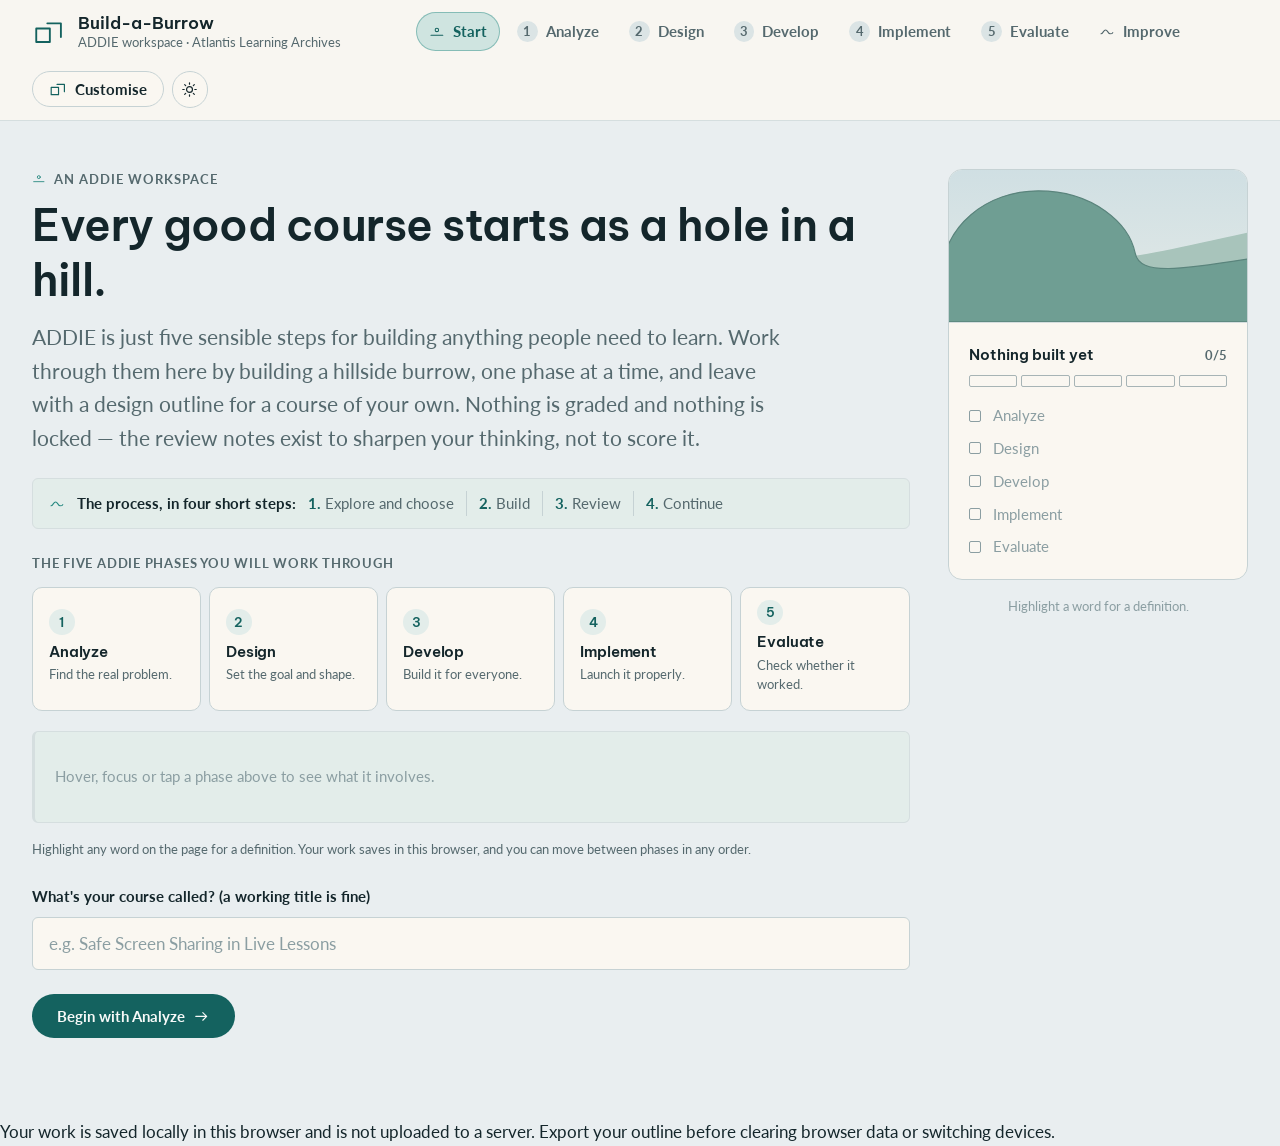
==== commit db8865cb: "Update index.html Add local-storage notice" ====
--- a/index.html
+++ b/index.html
@@ -645,7 +645,13 @@
 
     <p class="sidebar-hint">Highlight a word for a definition.</p>
   </aside>
+  
 </div>
+  
+  <footer class="privacy-note">
+  Your work is saved locally in this browser and is not uploaded to a server.
+  Export your outline before clearing browser data or switching devices.
+</footer>
 
 <!-- ============ MODALS ============ -->
 <div class="modal" id="bloomsModal" hidden>
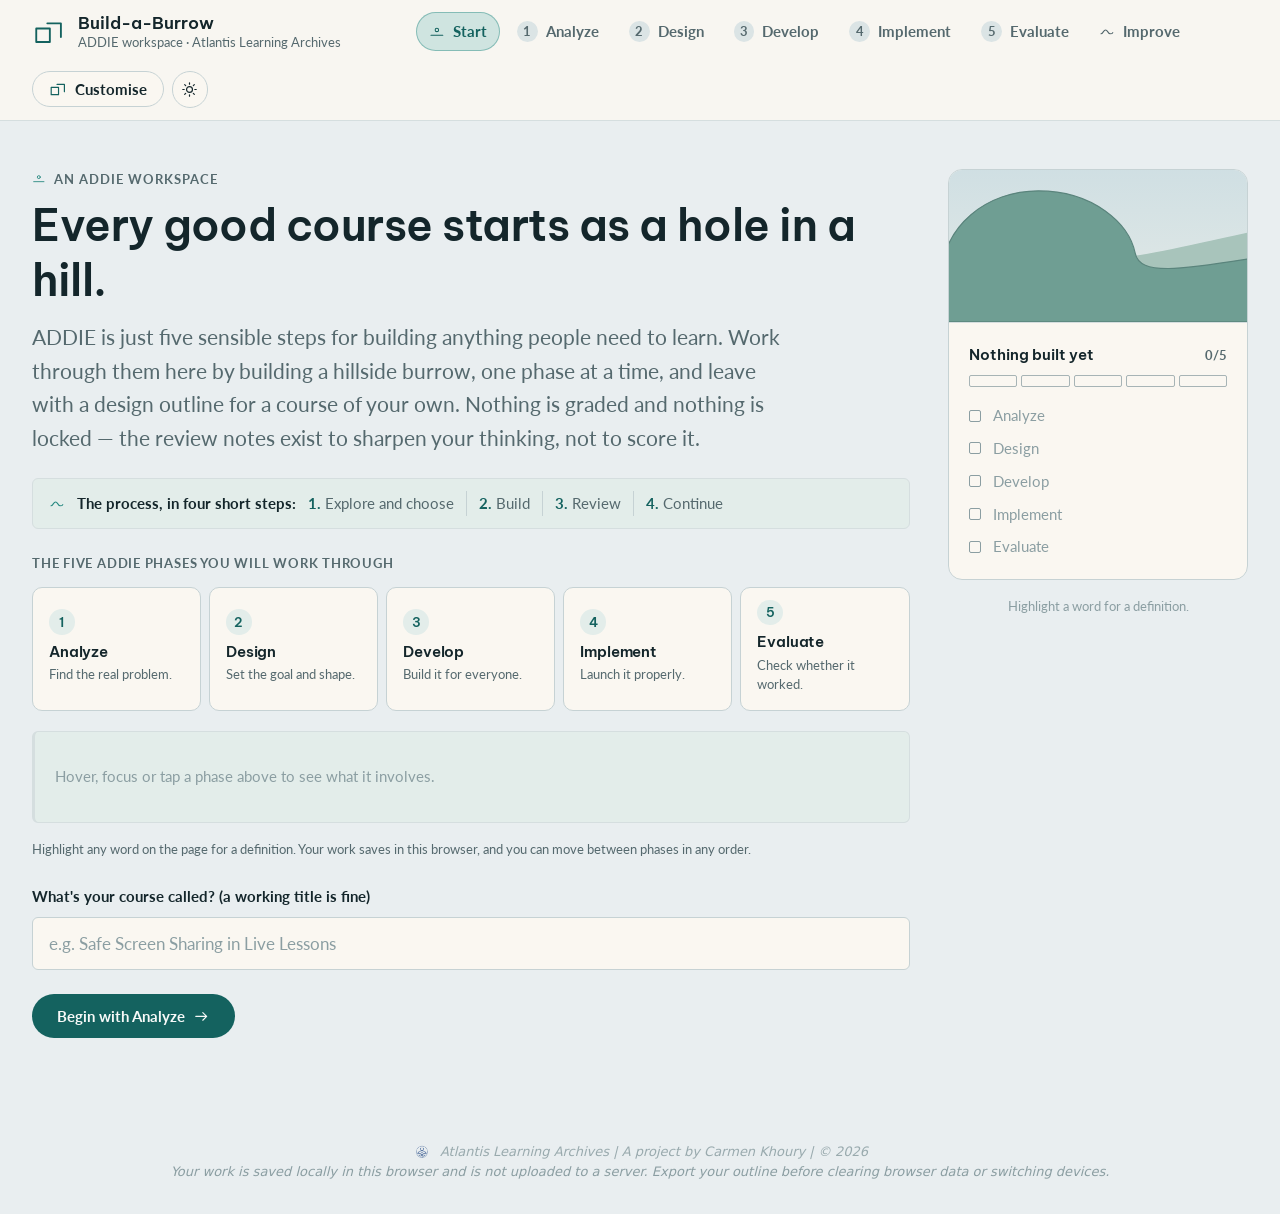
==== commit 15fd8452: "Add the Atlantis Learning Archives credit to the footer" ====
--- a/index.html
+++ b/index.html
@@ -649,6 +649,7 @@
 </div>
   
   <footer class="privacy-note">
+  <p class="atlantis-credit"><img src="assets/img/atlantis-insignia.png" alt="Atlantis Learning Archives insignia"><span>Atlantis Learning Archives | A project by Carmen Khoury | © 2026</span></p>
   Your work is saved locally in this browser and is not uploaded to a server.
   Export your outline before clearing browser data or switching devices.
 </footer>
--- a/style.css
+++ b/style.css
@@ -848,7 +848,51 @@
 
 /* Motion is optional — the star and message still appear, without movement */
 @media (prefers-reduced-motion: reduce) {
-  *, *::before, *::after { animation-duration: .01ms !important; animation-iteration-count: 1 !important; transition-duration: .01ms !important; }
-  html { scroll-behavior: auto; }
-  .archive-star, .ripple { opacity: 1 !important; transform: none !important; }
-}
+  *, *::before, *::after {
+    animation-duration: .01ms !important;
+    animation-iteration-count: 1 !important;
+    transition-duration: .01ms !important;
+  }
+
+  html {
+    scroll-behavior: auto;
+  }
+
+  .archive-star,
+  .ripple {
+    opacity: 1 !important;
+    transform: none !important;
+  }
+}
+
+.privacy-note {
+  max-width: 1320px;
+  margin: 0 auto;
+  padding: 1.5rem 2rem 2rem;
+  color: var(--text-faint);
+  font-size: var(--text-xs);
+  font-style: italic;
+  font-weight: 400;
+  line-height: 1.5;
+  text-align: center;
+}
+
+/* ---------- Atlantis Learning Archives credit ---------- */
+.atlantis-credit {
+  display: flex;
+  align-items: center;
+  justify-content: center;
+  gap: 8px;
+  margin: 0 0 0.75rem;
+  opacity: 0.85;
+}
+.atlantis-credit img {
+  width: 20px;
+  height: 20px;
+  display: block;
+}
+.atlantis-credit span {
+  font-size: var(--text-xs);
+  font-style: italic;
+  color: var(--text-faint);
+}
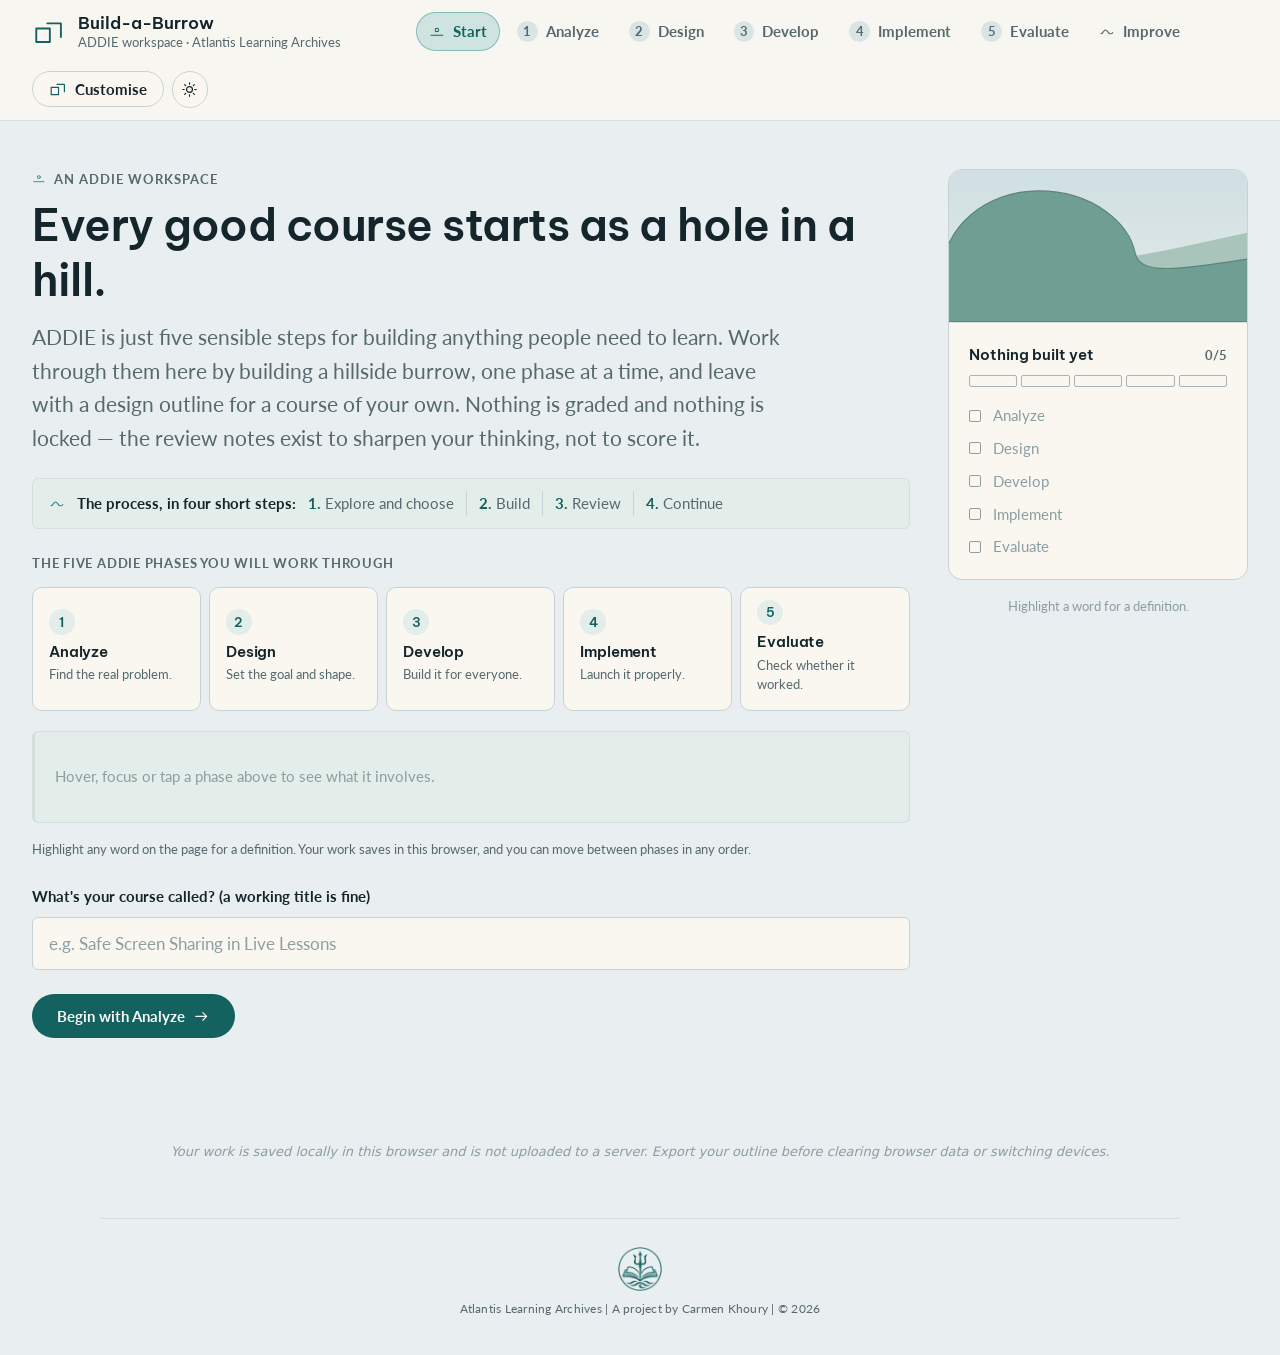
==== commit 7f87c141: "Unified Atlantis Learning Archives footer with prepared insignia" ====
--- a/index.html
+++ b/index.html
@@ -9,7 +9,7 @@
 <link rel="preconnect" href="https://fonts.googleapis.com" />
 <link rel="preconnect" href="https://fonts.gstatic.com" crossorigin />
 <link href="https://fonts.googleapis.com/css2?family=Be+Vietnam+Pro:ital,wght@0,400;0,500;0,600;0,700;1,400;1,500&family=Lato:ital,wght@0,400;0,700;0,900;1,400;1,700&display=swap" rel="stylesheet" />
-<link rel="stylesheet" href="style.css?v=6" />
+<link rel="stylesheet" href="style.css?v=7" />
 </head>
 <body>
 
@@ -648,10 +648,10 @@
   
 </div>
   
-  <footer class="privacy-note">
-  <p class="atlantis-credit"><img src="assets/img/atlantis-insignia.png" alt="Atlantis Learning Archives insignia"><span>Atlantis Learning Archives | A project by Carmen Khoury | © 2026</span></p>
-  Your work is saved locally in this browser and is not uploaded to a server.
-  Export your outline before clearing browser data or switching devices.
+  <p class="privacy-note">Your work is saved locally in this browser and is not uploaded to a server. Export your outline before clearing browser data or switching devices.</p>
+
+  <footer class="site-footer">
+  <p class="atlantis-credit"><img class="ins-light" src="assets/img/atlantis-insignia.png?v=2" alt="Atlantis Learning Archives insignia"><img class="ins-dark" src="assets/img/atlantis-insignia-dark.png?v=2" alt="" aria-hidden="true"><span>Atlantis Learning Archives | A project by Carmen Khoury | © 2026</span></p>
 </footer>
 
 <!-- ============ MODALS ============ -->
@@ -739,7 +739,7 @@
 
 <div class="toast" id="toast" hidden></div>
 
-<script src="script.js?v=6"></script>
+<script src="script.js?v=7"></script>
 <script data-pplx-inline-edit>
 (function () {
   if (window === window.top) return;
--- a/style.css
+++ b/style.css
@@ -879,20 +879,18 @@
 
 /* ---------- Atlantis Learning Archives credit ---------- */
 .atlantis-credit {
-  display: flex;
-  align-items: center;
-  justify-content: center;
-  gap: 8px;
-  margin: 0 0 0.75rem;
-  opacity: 0.85;
-}
-.atlantis-credit img {
-  width: 20px;
-  height: 20px;
-  display: block;
-}
-.atlantis-credit span {
-  font-size: var(--text-xs);
-  font-style: italic;
-  color: var(--text-faint);
-}
+  display: flex; flex-direction: column; align-items: center; gap: 8px;
+  margin: 0 0 12px; text-align: center;
+}
+.atlantis-credit img { width: 44px; height: 44px; display: block; }
+.atlantis-credit span { font-size: 0.78rem; letter-spacing: 0.02em; color: var(--text-muted); }
+.atlantis-credit .ins-dark { display: none; }
+[data-theme="dark"] .atlantis-credit .ins-light { display: none; }
+[data-theme="dark"] .atlantis-credit .ins-dark { display: block; }
+
+/* ---------- Shared Atlantis footer ---------- */
+.site-footer {
+  max-width: 1080px; margin: 24px auto 0; padding: 28px 24px 36px;
+  border-top: 1px solid var(--divider); text-align: center;
+}
+.site-footer .atlantis-credit { margin: 0; }
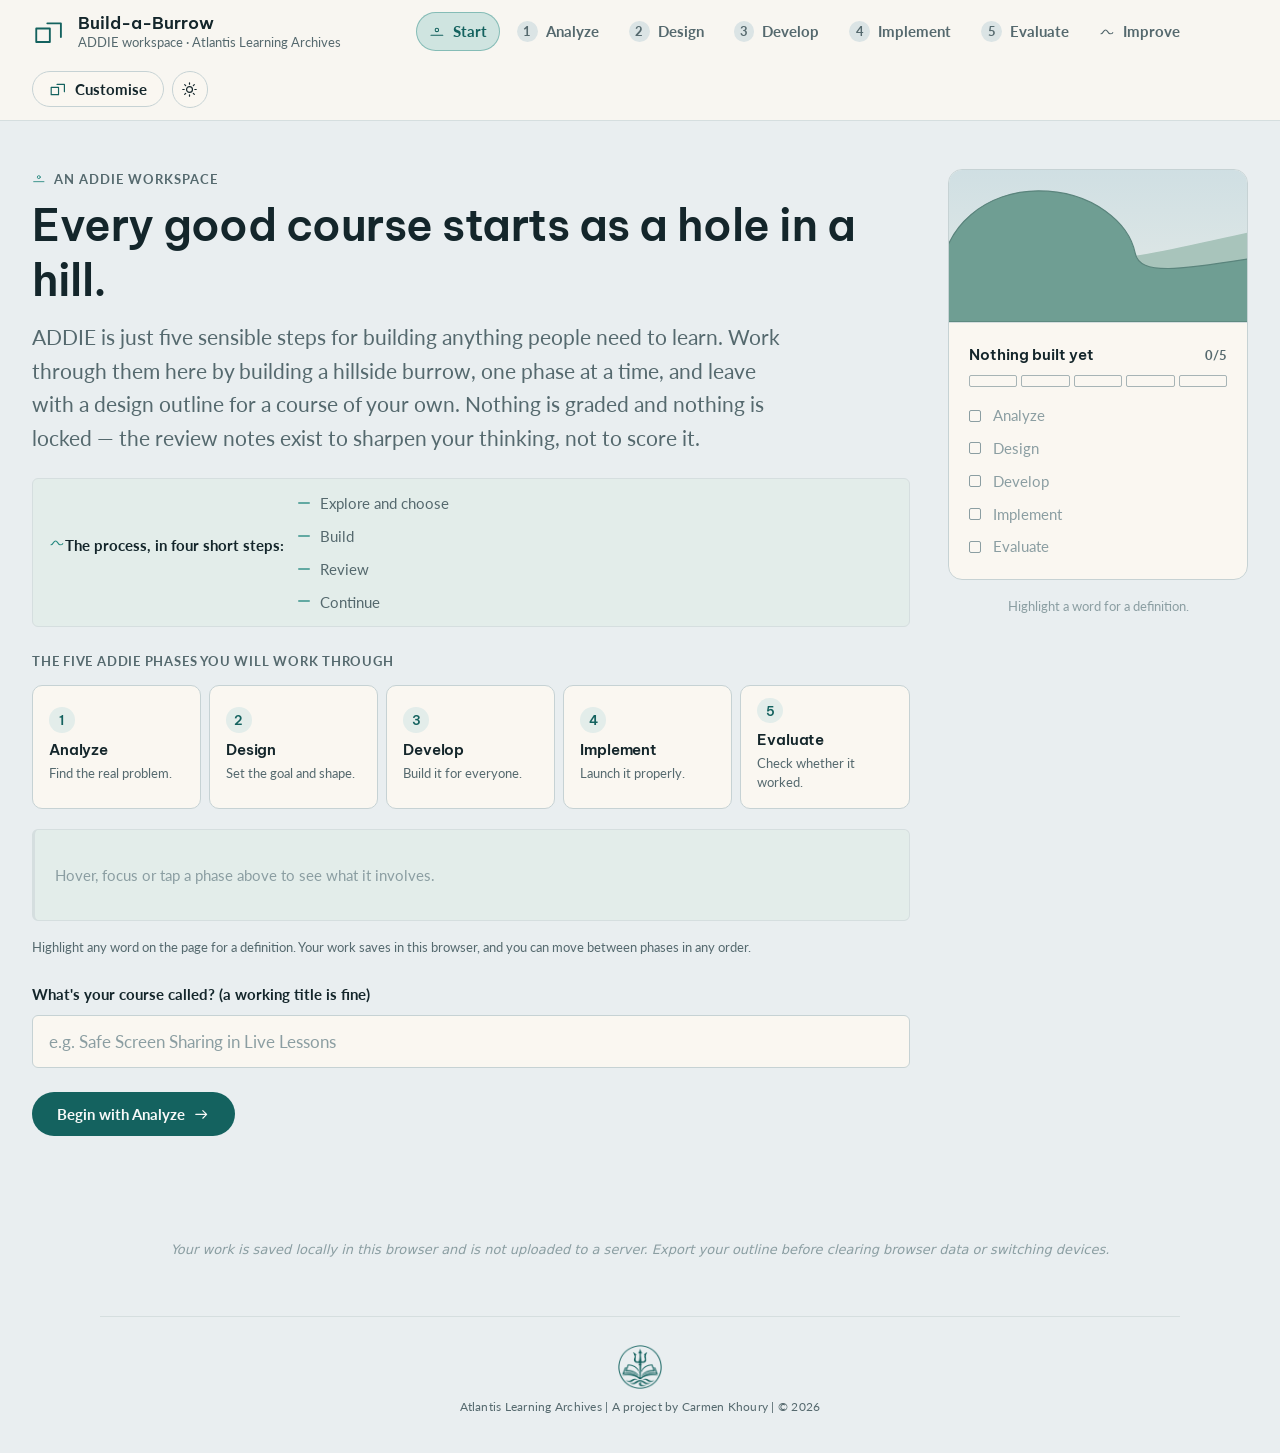
==== commit daad6586: "Update index.html" ====
--- a/index.html
+++ b/index.html
@@ -92,14 +92,15 @@
       <h1 class="stage-title display">Every good course starts as a hole in a hill.</h1>
       <p class="lede">ADDIE is just five sensible steps for building anything people need to learn. Work through them here by building a hillside burrow, one phase at a time, and leave with a design outline for a course of your own. Nothing is graded and nothing is locked — the review notes exist to sharpen your thinking, not to score it.</p>
 
-      <p class="process-line">
-        <svg class="sym" aria-hidden="true"><use href="#s-continuity"/></svg>
-        <strong>The process, in four short steps:</strong>
-        <span><b>1.</b> Explore and choose</span>
-        <span><b>2.</b> Build</span>
-        <span><b>3.</b> Review</span>
-        <span><b>4.</b> Continue</span>
-      </p>
+    <div class="process-line">
+  <p><svg class="sym" aria-hidden="true"><use href="#s-continuity"/></svg><strong>The process, in four short steps:</strong></p>
+  <ul class="tick-list">
+    <li>Explore and choose</li>
+    <li>Build</li>
+    <li>Review</li>
+    <li>Continue</li>
+  </ul>
+</div>
 
       <p class="grid-label">The five ADDIE phases you will work through</p>
 
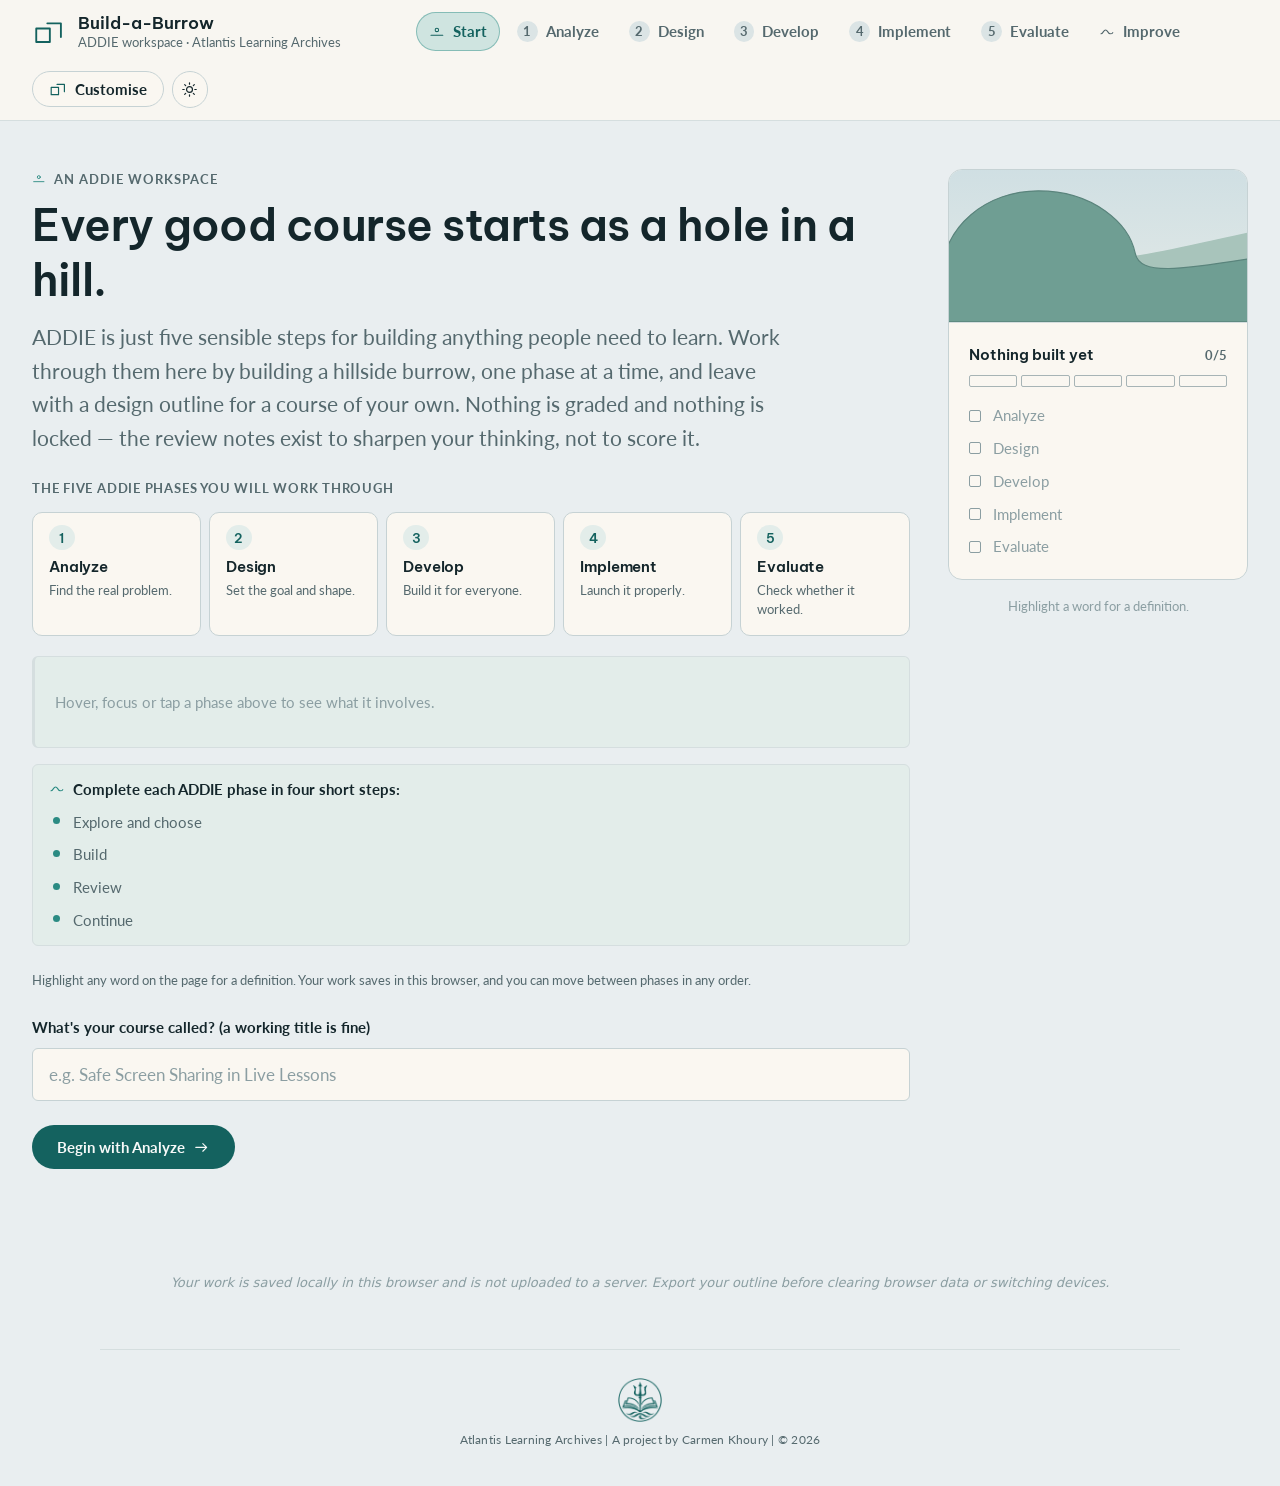
==== commit edae65ff: "Start page: show the five phases first, then the four-step box Co-authored-by: Perplexity <noreply@p" ====
--- a/index.html
+++ b/index.html
@@ -92,16 +92,6 @@
       <h1 class="stage-title display">Every good course starts as a hole in a hill.</h1>
       <p class="lede">ADDIE is just five sensible steps for building anything people need to learn. Work through them here by building a hillside burrow, one phase at a time, and leave with a design outline for a course of your own. Nothing is graded and nothing is locked — the review notes exist to sharpen your thinking, not to score it.</p>
 
-    <div class="process-line">
-  <p><svg class="sym" aria-hidden="true"><use href="#s-continuity"/></svg><strong>The process, in four short steps:</strong></p>
-  <ul class="tick-list">
-    <li>Explore and choose</li>
-    <li>Build</li>
-    <li>Review</li>
-    <li>Continue</li>
-  </ul>
-</div>
-
       <p class="grid-label">The five ADDIE phases you will work through</p>
 
       <div class="phase-grid">
@@ -114,6 +104,16 @@
 
       <div class="phase-detail" id="phaseDetail" aria-live="polite"></div>
 
+      <div class="process-line">
+        <p><svg class="sym" aria-hidden="true"><use href="#s-continuity"/></svg><strong>Complete each ADDIE phase in four short steps:</strong></p>
+        <ul class="tick-list">
+          <li>Explore and choose</li>
+          <li>Build</li>
+          <li>Review</li>
+          <li>Continue</li>
+        </ul>
+      </div>
+
       <p class="how-note">Highlight any word on the page for a definition. Your work saves in this browser, and you can move between phases in any order.</p>
 
       <div class="field">
@@ -130,59 +130,115 @@
     <section class="stage" data-stage="analyze">
       <p class="eyebrow"><svg class="sym" aria-hidden="true"><use href="#s-discovery"/></svg>Phase 1 of 5 — the foundation</p>
       <h2 class="stage-title display">Analyze</h2>
-      <p class="lede">Before anyone digs, work out what's actually wrong. The most common mistake in this whole field is starting with "we need a course" instead of "here's the gap, and here's why it exists." Sometimes the honest answer is a one-page job aid, a manager conversation, or fixing a broken tool.</p>
+      <p class="lede">Before anyone digs, work out what is actually wrong. Analysis has four steps: identify the goals, collect data, analyze the data, and present your results and recommendations. Keep everything high level here; the detail comes later.</p>
 
       <details class="tips" open>
         <summary><svg class="sym" aria-hidden="true"><use href="#s-learning"/></svg>Things worth considering</summary>
         <ul class="tick-list">
-          <li>Name the <strong>gap</strong>: what people do now vs. what they should do.</li>
-          <li>Ask <strong>why</strong> the gap exists — knowledge, skill, motivation, tools, or process? Only the first two are training problems.</li>
-          <li>Describe the audience concretely: how many, what they already know, how much time they have.</li>
-          <li>Decide the <strong>smallest thing that could work</strong>: job aid, email, 5-minute microlesson, or a full course.</li>
-          <li>Write down how you'd know the problem was solved. That sentence becomes your evaluation plan later.</li>
+          <li>Start with the <strong>goals</strong> your stakeholders and SMEs are trying to reach. Measurable goals let you check later whether your efforts worked.</li>
+          <li>Name the <strong>gap</strong>: what learners do now compared with what they should be doing, and why.</li>
+          <li>Only knowledge and skill gaps are true training problems. Motivation, environment and communication gaps usually need a different fix.</li>
+          <li>Base your conclusions on <strong>data</strong>, ideally from more than one source.</li>
+          <li>Your recommendations may include training, non-training fixes, or both working together.</li>
         </ul>
       </details>
 
-      <div class="field">
-        <label for="a_problem">What's the problem, and why is it happening?</label>
-        <p class="hint">Try the shape: "Right now, <em>[who]</em> <em>[does X]</em>, which causes <em>[consequence]</em>. It's happening because <em>[cause]</em>."</p>
-        <textarea id="a_problem" rows="5" placeholder="Right now, new teachers share their whole desktop in class, which exposes personal tabs and slows the lesson. It's happening because nobody shows them the window-only option during onboarding."></textarea>
-      </div>
+      <!-- STEP 1 -->
+      <h3 class="sub">Step 1: Identify the goals and the gap</h3>
+
+      <div class="field">
+        <label for="a_goals">What are the goals?</label>
+        <p class="hint">Ask your stakeholders and SMEs what they are trying to achieve. Each goal should be quantitative (a number) or qualitative (an observable change). Clear goals lay the foundation for measuring whether your efforts were successful.</p>
+        <textarea id="a_goals" rows="3" placeholder="Cut screen-share support tickets from new teachers by 50% within two months of onboarding."></textarea>
+      </div>
+
+      <div class="field">
+        <label for="a_now">What are the learners doing right now?</label>
+        <textarea id="a_now" rows="3" placeholder="New teachers share their whole desktop during class, which exposes personal tabs and slows the lesson."></textarea>
+      </div>
+
+      <div class="field">
+        <label for="a_should">What should the learners be doing?</label>
+        <textarea id="a_should" rows="3" placeholder="Share a single window, so only the lesson material is visible."></textarea>
+      </div>
+
+      <div class="field">
+        <label for="a_why">Why aren't the learners doing this?</label>
+        <p class="hint">This is your gap: the distance between what learners do now and what they should be doing.</p>
+        <textarea id="a_why" rows="3" placeholder="Nobody shows them the window-only option during onboarding, and the help article shows an old menu."></textarea>
+      </div>
+
+      <h4 class="sub">What is causing the gap? Tick all that apply.</h4>
+      <div class="checkgrid checkgrid--rich" id="a_causes">
+        <label class="checkcard"><input type="checkbox" value="Knowledge"><span><strong>Knowledge</strong>: they don't know what to do or why. <em>Example: staff are unaware of a new refund policy.</em></span></label>
+        <label class="checkcard"><input type="checkbox" value="Skill"><span><strong>Skill</strong>: they know what to do but can't do it well yet. <em>Example: agents understand the CRM but are slow at logging tickets.</em></span></label>
+        <label class="checkcard"><input type="checkbox" value="Motivation"><span><strong>Motivation</strong>: they can, but have no reason to. <em>Example: the extra step earns no recognition and slows down their targets.</em></span></label>
+        <label class="checkcard"><input type="checkbox" value="Environment"><span><strong>Environment</strong>: tools, time or processes get in the way. <em>Example: the software is slow, or the checklist is out of date.</em></span></label>
+        <label class="checkcard"><input type="checkbox" value="Communication"><span><strong>Communication</strong>: expectations were unclear or never shared. <em>Example: managers never explained the new standard.</em></span></label>
+      </div>
+      <p class="hint">Knowledge and skill gaps are usually training problems. Motivation, environment and communication gaps usually need a non-training fix.</p>
 
       <div class="field">
         <label for="a_audience">Who are the learners? Be specific.</label>
         <textarea id="a_audience" rows="3" placeholder="About 40 new independent-contractor teachers per month, comfortable with tech, working across time zones, with roughly 20 minutes to spare."></textarea>
       </div>
 
+      <div class="field">
+        <label for="a_measure">What exactly will be measured, and how will you assess learners to confirm the goals were met?</label>
+        <p class="hint">This links straight back to your goals, and it becomes your Evaluate plan later.</p>
+        <textarea id="a_measure" rows="3" placeholder="Measure: screen-share tickets per new teacher each month. Assess: a short scenario check at the end of onboarding."></textarea>
+      </div>
+
+      <!-- STEP 2 -->
+      <h3 class="sub">Step 2: Collect the data</h3>
+      <p class="hint">How you collect data depends on the instruction needed and the goals. These universal methods work almost anywhere. Tick the ones you will use.</p>
+      <div class="checkgrid checkgrid--rich" id="a_methods">
+        <label class="checkcard"><input type="checkbox" value="Stakeholders and SMEs"><span><strong>Stakeholders and SMEs</strong>: talk to the people who requested the work and the experts who know the content.</span></label>
+        <label class="checkcard"><input type="checkbox" value="Learner feedback"><span><strong>Learner feedback</strong>: a survey, a phone call, or a group call with breakout rooms. This can give qualitative or quantitative results.</span></label>
+        <label class="checkcard"><input type="checkbox" value="Your own observations"><span><strong>Your own observations</strong>: watch the task being done and take notes.</span></label>
+        <label class="checkcard"><input type="checkbox" value="Current trainers"><span><strong>Current trainers</strong>: find out what has worked in the past and what hasn't.</span></label>
+        <label class="checkcard"><input type="checkbox" value="Existing policies"><span><strong>Existing policies</strong>: check whether current policies fulfill the need, or need adjusting or replacing.</span></label>
+      </div>
+
+      <div class="field">
+        <label for="a_data">What did the data show?</label>
+        <p class="hint">Summarize both the qualitative data (comments, observations) and the quantitative data (numbers, rates).</p>
+        <textarea id="a_data" rows="4" placeholder="Survey of 25 teachers: 18 had never seen the window-only option. The trainer says the demo was cut from onboarding last year. Tickets average 30 a month."></textarea>
+      </div>
+
+      <!-- STEP 3 -->
+      <h3 class="sub">Step 3: Analyze the data</h3>
+      <p class="hint">Picture a simple sheet: the goal at the top, then the data, then your conclusions.</p>
+      <div class="field">
+        <label for="a_conclusions">What conclusions have you drawn from the data?</label>
+        <textarea id="a_conclusions" rows="4" placeholder="The gap is mainly knowledge: most teachers were never shown the feature. The outdated help article (environment) makes it worse."></textarea>
+      </div>
+
+      <!-- STEP 4 -->
+      <h3 class="sub">Step 4: Present the results and your recommendations</h3>
+      <p class="hint">Your results sheet has three parts: (1) analysis information, meaning the stated problem and the goals, (2) current performance, meaning your observations and conclusions, and (3) your recommendations. Your downloadable outline lays these out for you.</p>
+
+      <div class="field">
+        <label for="a_recs">What are your recommendations?</label>
+        <textarea id="a_recs" rows="3" placeholder="Add a short demo to onboarding and update the outdated help article."></textarea>
+      </div>
+
       <div class="grid-2">
         <div class="field">
-          <label for="a_root">Is this really a learning gap?</label>
-          <select id="a_root">
-            <option value="">Choose one…</option>
-            <option value="knowledge">Knowledge gap — they don't know</option>
-            <option value="skill">Skill gap — they know but can't do it yet</option>
-            <option value="motivation">Motivation gap — they can, but won't</option>
-            <option value="tools">Tools or environment problem</option>
-            <option value="process">Process or policy problem</option>
-          </select>
+          <label for="a_rec_train">Training recommendations</label>
+          <p class="hint">Big picture only. If you already know, name the format, such as an online module or a one-pager.</p>
+          <textarea id="a_rec_train" rows="4" placeholder="A 5-minute online microlesson plus a one-page job aid."></textarea>
         </div>
         <div class="field">
-          <label for="a_solution">What's the smallest solution that could work?</label>
-          <select id="a_solution">
-            <option value="">Choose one…</option>
-            <option value="job-aid">A one-page job aid or checklist</option>
-            <option value="micro">A single microlesson (5–10 min)</option>
-            <option value="course">A full self-paced course</option>
-            <option value="live">A live workshop or webinar</option>
-            <option value="blend">A blend of live and self-paced</option>
-            <option value="not-training">Not training at all — a fix elsewhere</option>
-          </select>
-        </div>
-      </div>
-
-      <div class="field">
-        <label for="a_success">How will you know it worked?</label>
-        <textarea id="a_success" rows="3" placeholder="Screen-share support tickets from new teachers drop by half within two months of onboarding."></textarea>
+          <label for="a_rec_non">Non-training recommendations, and why</label>
+          <p class="hint">Say why each one is needed.</p>
+          <textarea id="a_rec_non" rows="4" placeholder="Update the help article, because it still shows the old menu."></textarea>
+        </div>
+      </div>
+
+      <div class="field">
+        <label for="a_rec_together">How will the training and non-training recommendations work together?</label>
+        <textarea id="a_rec_together" rows="2" placeholder="The updated article backs up the microlesson once teachers are in class."></textarea>
       </div>
 
       <div class="stage-foot">
--- a/style.css
+++ b/style.css
@@ -380,8 +380,8 @@
 .tick-list { list-style: none; padding: 0; margin: 0; display: grid; gap: var(--space-2); }
 .tick-list li { position: relative; padding-left: var(--space-6); font-size: var(--text-sm); }
 .tick-list li::before {
-  content: ""; position: absolute; left: 2px; top: .72em; width: 12px; height: 2px;
-  border-radius: 2px; background: var(--active); opacity: .7;
+  content: ""; position: absolute; left: 4px; top: .5em; width: 7px; height: 7px;
+  border-radius: 50%; background: var(--active);
 }
 .numbered { padding-left: var(--space-5); display: grid; gap: var(--space-3); font-size: var(--text-sm); margin: 0 0 var(--space-6); }
 
@@ -894,3 +894,19 @@
   border-top: 1px solid var(--divider); text-align: center;
 }
 .site-footer .atlantis-credit { margin: 0; }
+
+/* Analyze: richer checkcards with definitions and examples */
+.checkgrid--rich { grid-template-columns: repeat(auto-fit, minmax(260px, 1fr)); }
+.checkgrid--rich .checkcard:has(input:checked) { font-weight: 400; }
+.checkgrid--rich .checkcard em { display: block; margin-top: .25rem; color: var(--text-muted); font-size: var(--text-sm); }
+h4.sub { font-size: var(--text-base, 1rem); margin-top: var(--space-4, 1rem); }
+
+/* Start page: process steps stacked as a heading above a bullet list */
+div.process-line { display: block; }
+div.process-line > p { display: flex; align-items: center; gap: var(--space-2); margin: 0 0 var(--space-2); }
+div.process-line .tick-list { margin: 0; }
+div.process-line .tick-list li { white-space: normal; }
+
+/* Phase cards: keep badge and title top-aligned even when a description wraps */
+.phase-card { display: flex; flex-direction: column; justify-content: flex-start; align-items: stretch; }
+.phase-card .pc-num { align-self: flex-start; }
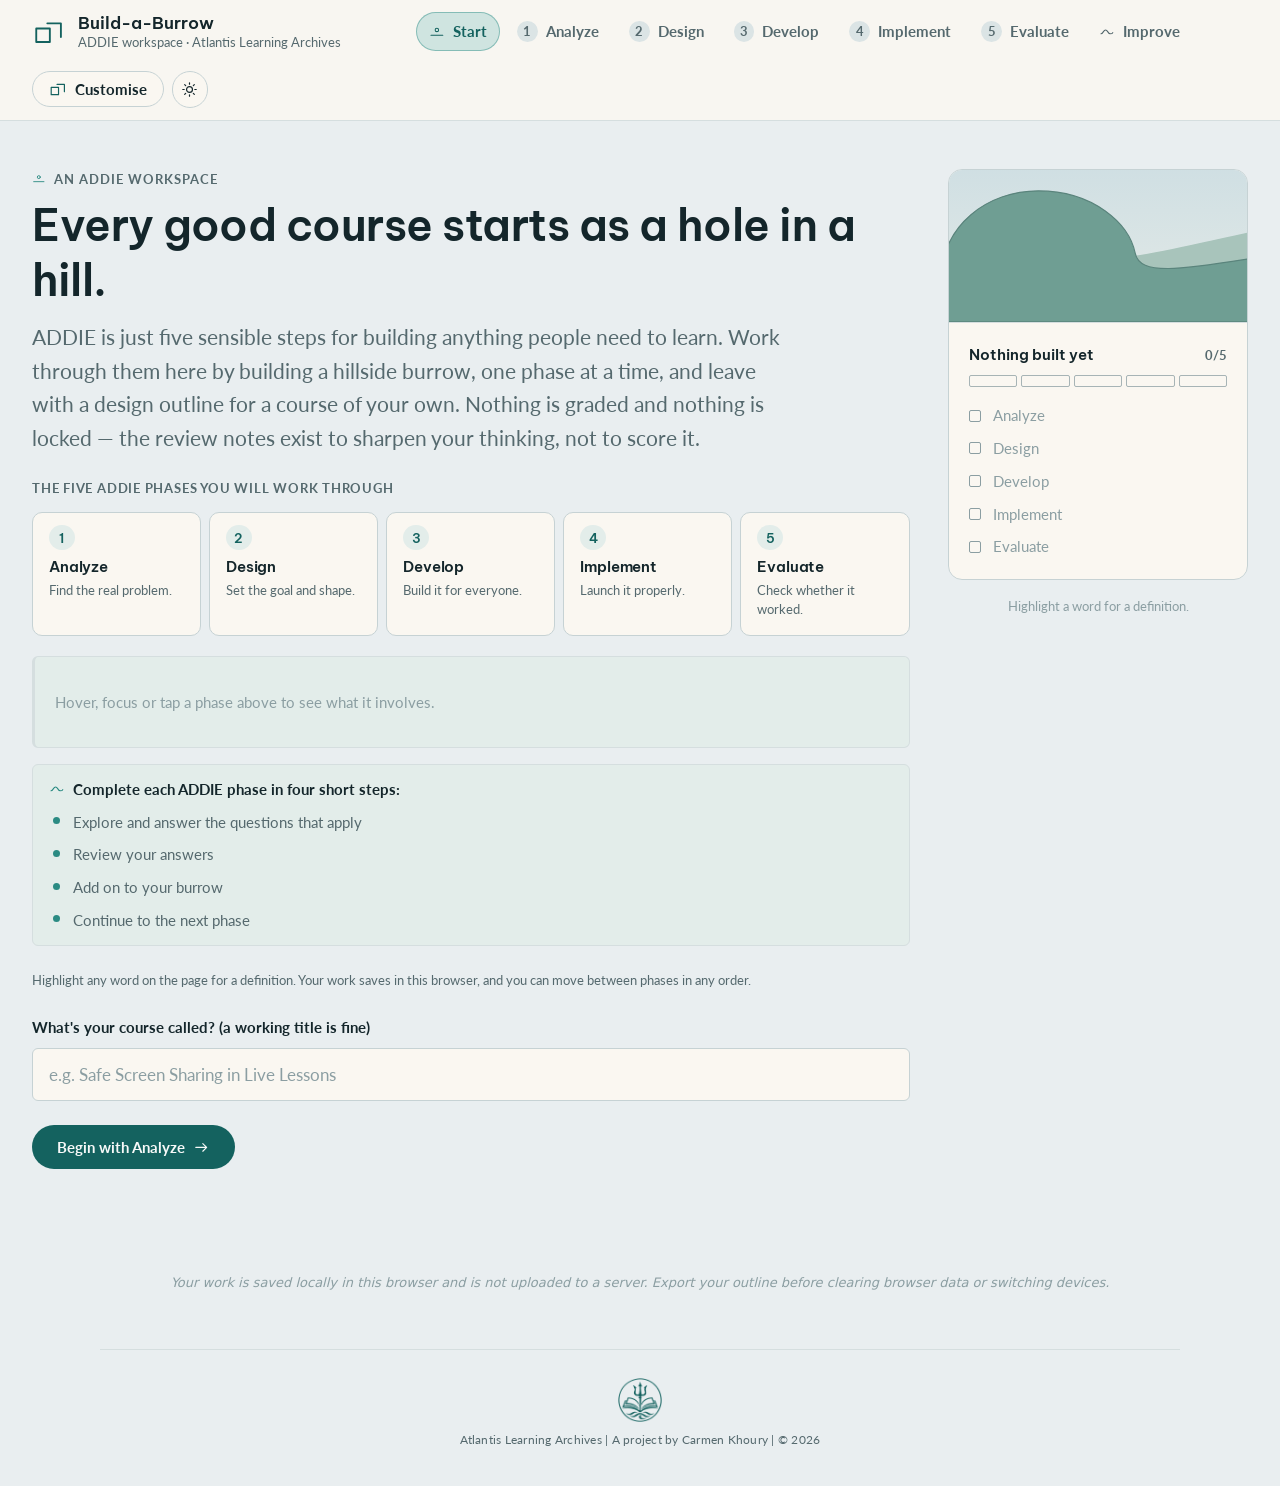
==== commit d678ea7b: "Reword the four-step process on the Start page Co-authored-by: Perplexity <noreply@perplexity.ai>" ====
--- a/index.html
+++ b/index.html
@@ -107,10 +107,10 @@
       <div class="process-line">
         <p><svg class="sym" aria-hidden="true"><use href="#s-continuity"/></svg><strong>Complete each ADDIE phase in four short steps:</strong></p>
         <ul class="tick-list">
-          <li>Explore and choose</li>
-          <li>Build</li>
-          <li>Review</li>
-          <li>Continue</li>
+          <li>Explore and answer the questions that apply</li>
+          <li>Review your answers</li>
+          <li>Add on to your burrow</li>
+          <li>Continue to the next phase</li>
         </ul>
       </div>
 
